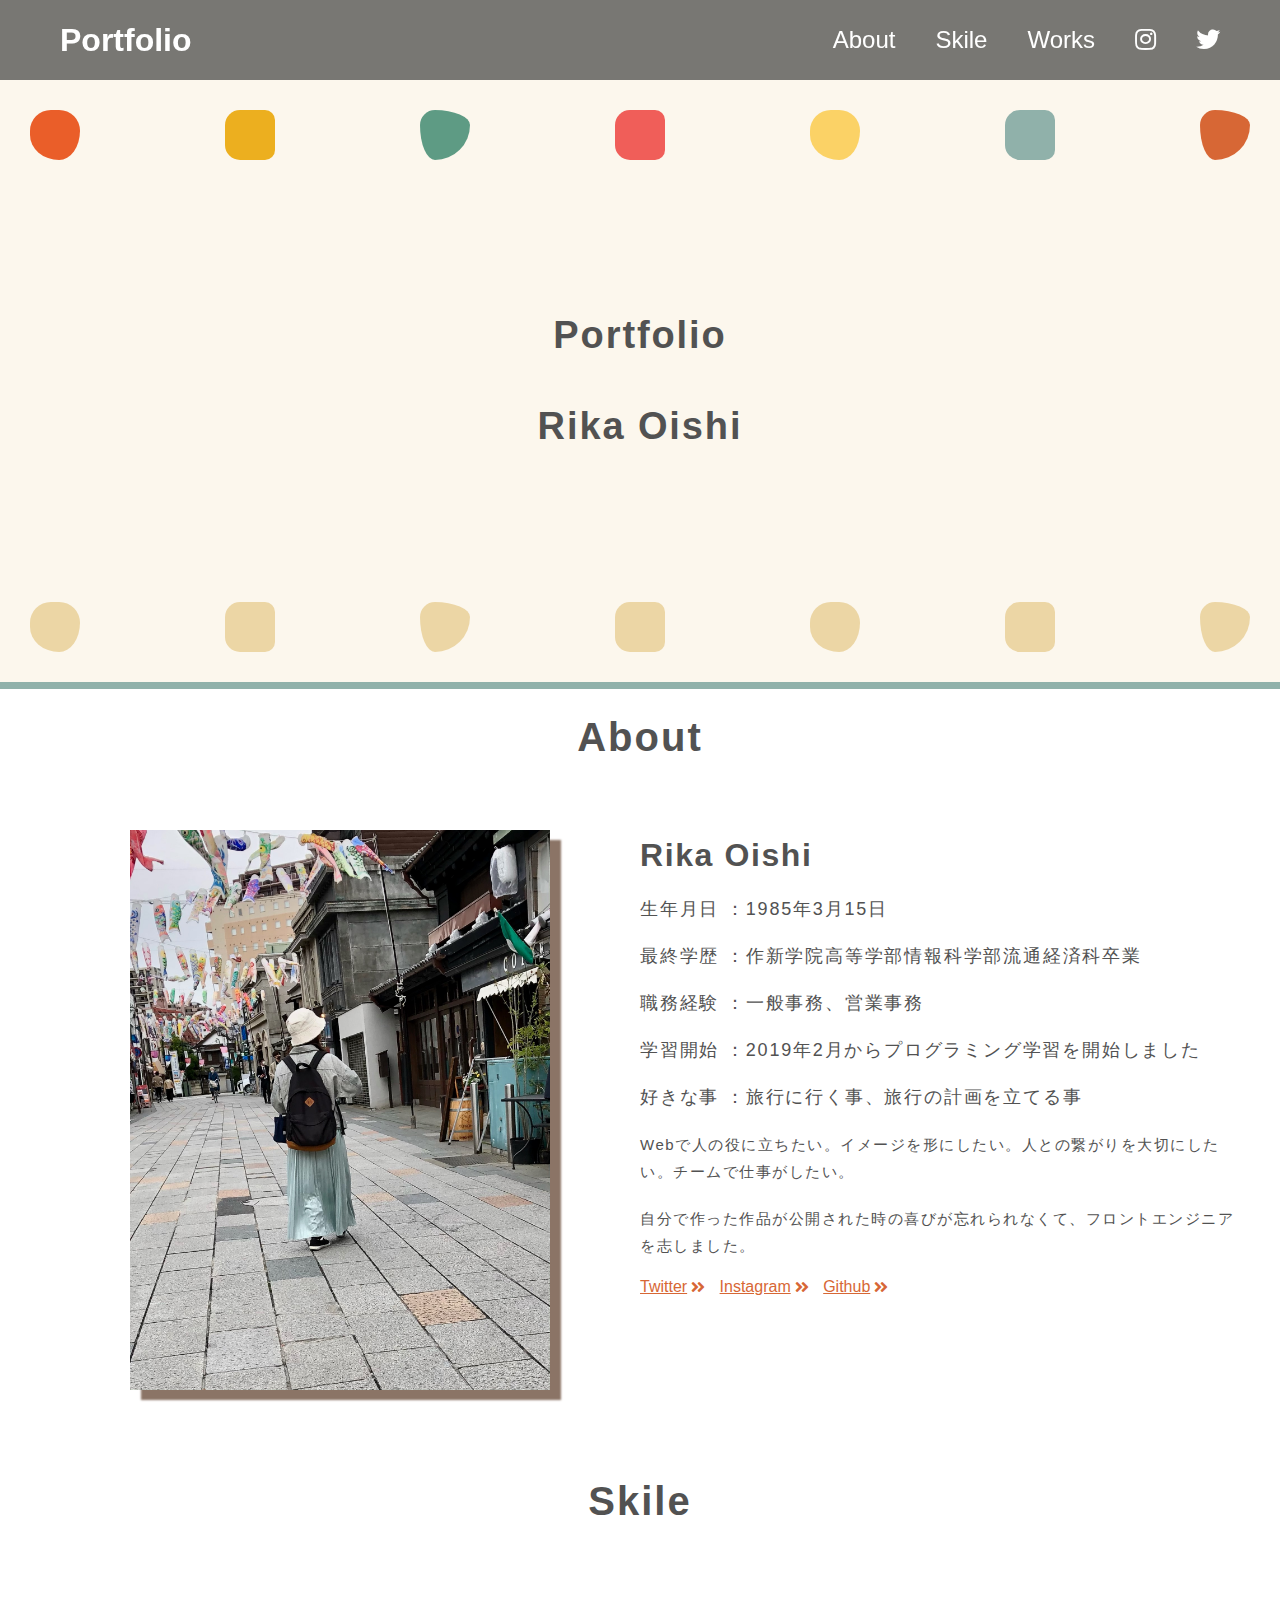
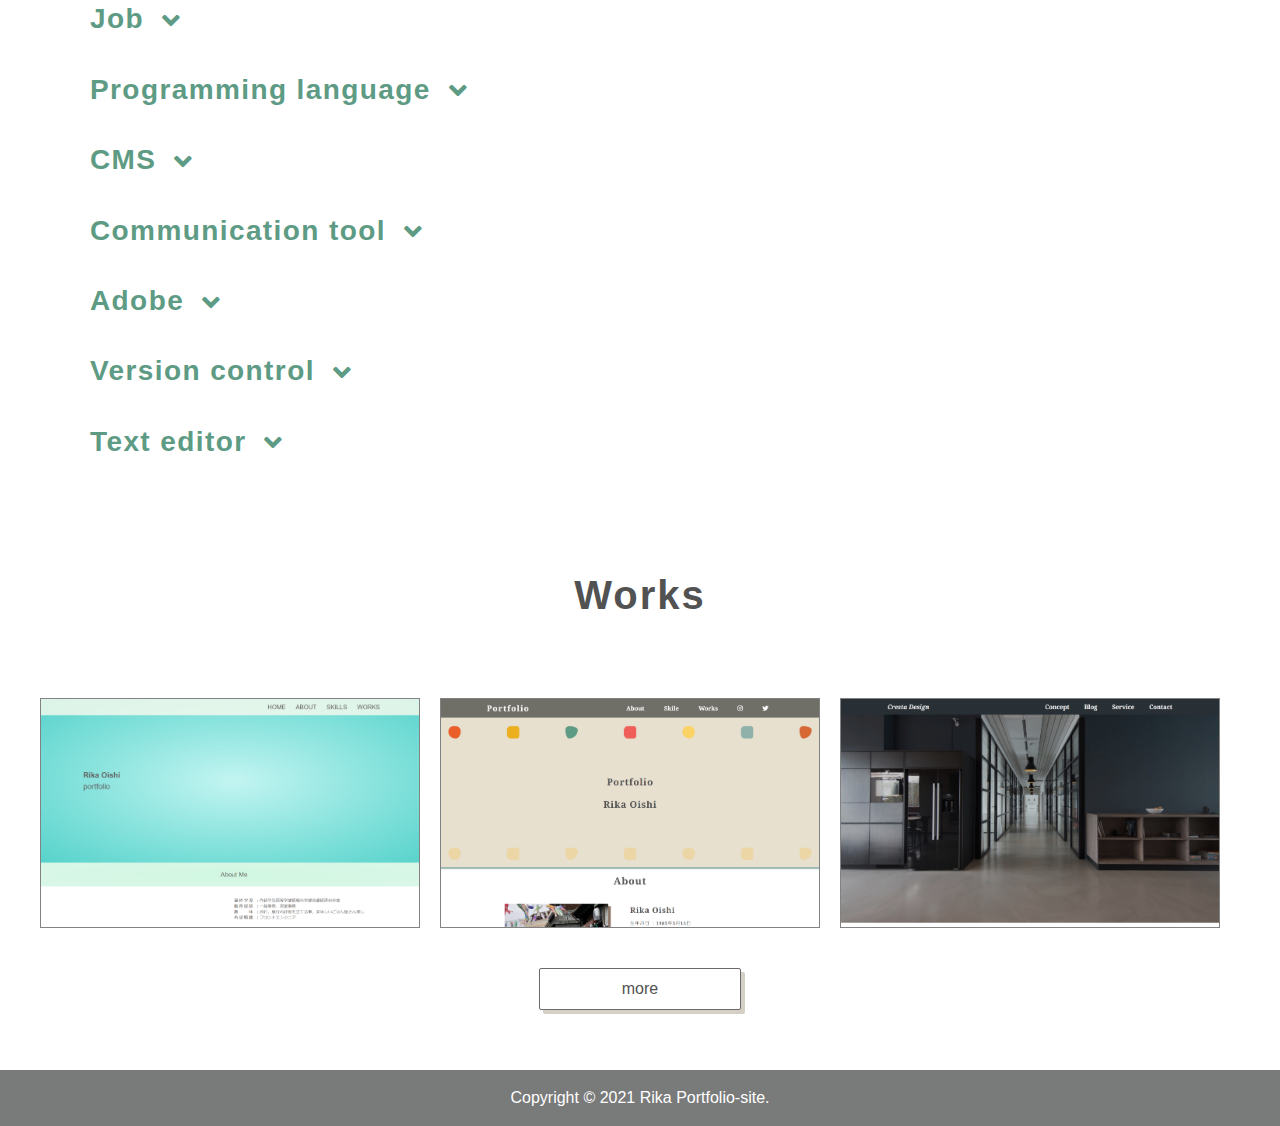
==== index.html @ f33da316 "header,key-visualeレイアウト崩れを修正しました。" ====
<!DOCTYPE html>
<html lang="ja">

<head>
    <meta charset="UTF-8">
    <title>Portfolio-site</title>
    <meta name="description" content="Rika OishiのPortfolioサイトです">
    <meta name="author" content="Rika Oishi">
    <meta name="viewport" content="width=device-width, initial-scale=1.0">
    <link href="https://use.fontawesome.com/releases/v5.6.1/css/all.css" rel="stylesheet">
    <link href="style.css" rel="stylesheet">
    <script src="https://ajax.googleapis.com/ajax/libs/jquery/2.1.4/jquery.min.js"></script>
    <link rel="preconnect" href="https://fonts.gstatic.com">
    <link href="https://fonts.googleapis.com/css2?family=Salsa&display=swap" rel="stylesheet">
</head>

<body>

    <header class="header">
        <div class="pc-inner">
            <div class="inner">
                <h1 class="header-logo"><a href="index.html">Portfolio</a></h1>
                <i class="fas fa-bars"></i>
            </div><!-- inner -->

            <nav class="header-nav-sp">
                <i class="fas fa-times"></i>
                <ul>
                    <li><a href="#about">About</a></li>
                    <li><a href="#skile">Skile</a></li>
                    <li><a href="#works">Works</a></li>
                    <li><a href="https://www.instagram.com/rika.ri/?hl=ja" target="_blank"><i
                                class="fab fa-instagram"></i></a></li>
                    <li><a href="https://twitter.com/ri_ri0315" target="_blank"><i class="fab fa-twitter"></i></a></li>
                </ul>
            </nav><!-- header-nav-sp -->

            <nav class="header-nav-pc">
                <ul>
                    <li><a href="#about">About</a></li>
                    <li><a href="#skile">Skile</a></li>
                    <li><a href="#works">Works</a></li>
                    <li><a href="https://www.instagram.com/rika.ri/?hl=ja" target="_blank"><i
                                class="fab fa-instagram"></i></a></li>
                    <li><a href="https://twitter.com/ri_ri0315" target="_blank"><i class="fab fa-twitter"></i></a></li>
                </ul>
            </nav><!-- header-nav-pc -->
        </div><!-- "pc-inner -->
    </header>

    <main>

        <div class="key-visual-wrapper">

            <div class="key-visual-sec">
                <div class="animation box-0"></div>
                <div class="animation box-1"></div>
                <div class="animation box-2"></div>
                <div class="animation box-3"></div>
                <div class="animation box-4 pc-box"></div>
                <div class="animation box-5 pc-box"></div>
                <div class="animation box-6 pc-box"></div>
            </div><!-- key-visual-sec -->

            <h1 class="key-ttl">Portfolio<br>Rika Oishi</h1>

            <div class="key-visual-sec">
                <div class="animation box-0 box11"></div>
                <div class="animation box-1 box11"></div>
                <div class="animation box-2 box11"></div>
                <div class="animation box-3 box11"></div>
                <div class="animation box-4 box11 pc-box"></div>
                <div class="animation box-5 box11 pc-box"></div>
                <div class="animation box-6 box11 pc-box"></div>
            </div><!-- key-visual-sec -->

            <div class="ba"></div>
        </div><!-- about-wrapper -->

        <section class="about-wrapper" id="about">
            <div class="inner">
                <h3 class="main-ttl">About</i></h3>
                <div class="about-sec">
                    <div class="about-imge">
                        <img src="./imge/rikaoishi-img.jpeg">
                    </div><!-- about-imge -->
                    <div class="profile">
                        <h3 class="main-sub-ttl">Rika Oishi</h3>

                        <dl class="profile-list">
                            <dt>生年月日 ：</dt>
                            <dd>1985年3月15日</dd>
                            <dt>最終学歴 ：</dt>
                            <dd>作新学院高等学部情報科学部流通経済科卒業</dd>
                            <dt>職務経験 ：</dt>
                            <dd>一般事務、営業事務</dd>
                            <dt>学習開始 ：</dt>
                            <dd>2019年2月からプログラミング学習を開始しました</dd>
                            <dt>好きな事 ：</dt>
                            <dd>旅行に行く事、旅行の計画を立てる事</dd>
                           
                        </dl>

                        <p class="profile-text">
                            Webで人の役に立ちたい。イメージを形にしたい。人との繋がりを大切にしたい。チームで仕事がしたい。</p>
                        <p class="profile-text">自分で作った作品が公開された時の喜びが忘れられなくて、フロントエンジニアを志しました。</p>

                        <div class="link-text">
                            <a href="https://twitter.com/ri_ri0315" target="_blank">Twitter<i
                                    class="fas fa-angle-double-right"></i></a>
                            <a href="https://www.instagram.com/rika.ri/?hl=ja" target="_blank">Instagram<i
                                    class="fas fa-angle-double-right"></i></a>
                            <a href="https://github.com/hana03" target="_blank">Github<i
                                    class="fas fa-angle-double-right"></i></a>
                        </div><!-- link-text -->
                    </div><!-- profile -->
                </div><!-- about-sec -->
            </div><!-- inner -->
        </section><!-- about-wrapper -->

        <section class="skile-wrapper" id="skile">
            <div class="inner">
                <h2 class="main-ttl">Skile</i></h3>

                <h3 class="main-sub-ttl skile-ttl">Job<i class="fas fa-angle-down"></i></h3>

                <ul>
                    <li class="skile-list">
                        <h4 class="list-ttl">私の勉強方法</h4>
                        <p class="main-text">もくもく会や勉強会に参加して、業界で働く方々から直に学びます。
                        参加する事で学習に対するモチベーションアップに繋がっています。</p>
                        <p class="main-text">Web業界の方々は未経験者でも心暖かく接してくれる方が多く、どのイベントに参加しても充実した時間を過ごすことが出来てます。<br>
                            出会った方々のアドバイスを実行したり、雑談からの情報をしっかり記憶し続けた結果、このポートフォリオサイトを制作出来るまでに至りました。
                        </p>
                        <p class="main-text">今後も気になるイベントには参加します。自分の成長や業務に貢献する事を目標に、そして人との繋がりを大切にしていければと考えています。</p>
                    </li><!-- skile-list -->

                    <li class="skile-list">
                        <h4 class="list-ttl">現在職種で身についたこと</h4>
                        <p class="main-text">現在の会社では、10年近く勤務しているため、先輩より後輩の方が多い環境です。<br>
                        当然、新人を教育することもあります。チーム全体の進行状況を把握し、時間内に全員が業務を完了できるよう調整することもあります。</p>
                        <p class="main-text">仕事では、相手が何を言いたいのか、良く考えながら話を聞く。逆に私が伝えたいとき、どう伝えたら相手に伝わるか、良く考えながら話す事を心がけています。<br>
                            電話対応も多い職場環境の為、「聞く」と「伝える」に関してスキルが身についたのではないかなと感じています。</p>

                        <h4 class="list-ttl">最近、仕事で気が付いた私の長所と、出来るようになった事</h4>
                        <p class="main-text">人のいい所を見つける事が得意です。人の長所や人の得意な事を見つけます。<br>また、人の成長にはいち早く気が付き、それを相手に伝えます。<br>
                            最近、上司に褒められた事は、チームへの支持の出し方が誰よりも適格で早いと嬉しいお言葉を頂きました。</p>
                    </li><!-- skile-list -->
                </ul>

                <h2 class="main-sub-ttl skile-ttl">Programming language<i class="fas fa-angle-down"></i></h2>

                <ul>
                    <li class="skile-list">
                        <h4 class="list-ttl">HTML5/CSS3</h4>
                        <p class="main-text">基本的なコーディング、レシポンシブコーディングが出来ます。
                        ヒューマンアカデミーwebデザインコース、ドットインストール、Progateで習得しました。</p>
                        <p class="main-text">
                            最近では、自分の中のマークアップ、コーディングのルールが定着してきました。<br>効率が良くなってきたと感じています。
                            エラー時や、styleがあたっていない時など割とスムーズに修正も出来るようになってきました。
                            また、検証ツールを使いながら効率的なコーディングが出来ます。</p>
                        <p class="main-text">とわいえ、さらに努力が必要だと感じています。</p>
                        </p>
                        <div class="rebel-icon">
                            <i class="fab fa-diaspora"></i>
                            <i class="fab fa-diaspora"></i>
                            <i class="fab fa-diaspora"></i>
                            <i class="fab fa-diaspora"></i>
                            <i class="fab fa-diaspora diaspora-row"></i>
                        </div><!-- rebel-icon -->
                    </li><!-- skile-list -->

                    <li class="skile-list">
                        <h4 class="list-ttl">Sass</h4>
                        <p class="main-text">
                            Progate、YouTubeで習得しました。Sassを使ったコーディングが出来ます。</p>
                        <p class="main-text">
                            習得後まだ間もないですが、mixinを有効的に使ったコーディングを心がけています。最近、エラーが発生しても問題点を見つけることに抵抗がなくなってきました。</p>
                        </p>
                        <div class="rebel-icon">
                            <i class="fab fa-diaspora"></i>
                            <i class="fab fa-diaspora"></i>
                            <i class="fab fa-diaspora"></i>
                            <i class="fab fa-diaspora"></i>
                            <i class="fab fa-diaspora diaspora-row"></i>
                        </div><!-- rebel-icon -->
                    </li><!-- skile-list -->
                    <li class="skile-list">
                        <h4 class="list-ttl">jquery</h4>
                        <p class="main-text">Progateで学習経験があります。過去に学習したコードを見ながらや、ググりながら出来る程度です。まだまだ努力が必要なレベルです。</p>
                        <div class="rebel-icon">
                            <i class="fab fa-diaspora"></i>
                            <i class="fab fa-diaspora"></i>
                            <i class="fab fa-diaspora diaspora-row"></i>
                            <i class="fab fa-diaspora diaspora-row"></i>
                            <i class="fab fa-diaspora diaspora-row"></i>
                        </div><!-- rebel-icon -->
                    </li><!-- skile-list -->
                    <li class="skile-list">
                        <h4 class="list-ttl">JavaScript</h4>
                        <p class="main-text">Progateで学習経験があります。過去に学習したコードを見ながらや、ググりながら出来る程度です。まだまだ努力が必要なレベルです。</p>
                        <div class="rebel-icon">
                            <i class="fab fa-diaspora"></i>
                            <i class="fab fa-diaspora"></i>
                            <i class="fab fa-diaspora diaspora-row"></i>
                            <i class="fab fa-diaspora diaspora-row"></i>
                            <i class="fab fa-diaspora diaspora-row"></i>
                        </div><!-- rebel-icon -->
                    </li><!-- skile-list -->

                    <li class="skile-list">
                        <h4 class="list-ttl">PHP</h4>
                        <p class="main-text">ヒューマンアカデミーwebデザインコースでの学習経験があります。WordPress構築に必要な程度です。</p>
                        <div class="rebel-icon">
                            <i class="fab fa-diaspora"></i>
                            <i class="fab fa-diaspora"></i>
                            <i class="fab fa-diaspora diaspora-row"></i>
                            <i class="fab fa-diaspora diaspora-row"></i>
                            <i class="fab fa-diaspora diaspora-row"></i>
                        </div><!-- rebel-icon -->
                    </li><!-- skile-list -->
                </ul>

                <!-- CMS -->
                <h2 class="main-sub-ttl skile-ttl">CMS<i class="fas fa-angle-down"></i></h2>

                <ul>
                    <li class="skile-list">
                        <h4 class="list-ttl">Word Press</h4>
                        <p class="main-text">
                            ヒューマンアカデミーwebデザインコースでの学習経験があります。ローカル環境での構築を学習しました。ディレクトリ内のHTMLからPHPへの書き換えが出来ます。まだまだ努力が必要なレベルです。
                        </p>
                        <p class="main-text">また、数か月間ですがWebライティング経験があります。ダッシュボードの操作や基本的な記事投稿の操作が出来ます。</p>
                        <div class="rebel-icon">
                            <i class="fab fa-diaspora"></i>
                            <i class="fab fa-diaspora"></i>
                            <i class="fab fa-diaspora diaspora-row"></i>
                            <i class="fab fa-diaspora diaspora-row"></i>
                            <i class="fab fa-diaspora diaspora-row"></i>
                        </div><!-- rebel-icon -->
                    </li><!-- skile-list -->
                </ul>

                <!-- コミュニケーションツール -->
                <h2 class="main-sub-ttl skile-ttl">Communication tool<i class="fas fa-angle-down"></i></h2>

                <ul>
                    <li class="skile-list">
                        <h4 class="list-ttl">zoom</h4>
                        <p class="main-text">
                            オンラインの勉強会に参加した事で、zoomの操作を習得しました。ミュートのON,OFFや、イヤホンの装着する事、画面の共有、背景画像の変更など基本的なルールや操作方法を習得しました。</p>
                        <div class="rebel-icon">
                            <i class="fab fa-diaspora"></i>
                            <i class="fab fa-diaspora"></i>
                            <i class="fab fa-diaspora"></i>
                            <i class="fab fa-diaspora"></i>
                            <i class="fab fa-diaspora"></i>
                        </div><!-- rebel-icon -->
                    </li><!-- skile-list -->
                    <li class="skile-list">
                        <h4 class="list-ttl">Google Meet</h4>
                        <p class="main-text">
                            オンラインの勉強会に参加した事で、Google Meetの操作方法を習得しました。</p>
                        <div class="rebel-icon">
                            <i class="fab fa-diaspora"></i>
                            <i class="fab fa-diaspora"></i>
                            <i class="fab fa-diaspora"></i>
                            <i class="fab fa-diaspora"></i>
                            <i class="fab fa-diaspora"></i>
                        </div><!-- rebel-icon -->
                    </li><!-- skile-list -->
                    <li class="skile-list">
                        <h4 class="list-ttl">Chatwork</h4>
                        <p class="main-text">以前、副業でWebライティングのお仕事をしていました。チーム内でのコミュニケーションツールがChatworkでした。その際に習得しました。</p>
                        <div class="rebel-icon">
                            <i class="fab fa-diaspora"></i>
                            <i class="fab fa-diaspora"></i>
                            <i class="fab fa-diaspora"></i>
                            <i class="fab fa-diaspora"></i>
                            <i class="fab fa-diaspora"></i>
                        </div><!-- rebel-icon -->
                    </li><!-- skile-list -->
                    <li class="skile-list">
                        <h4 class="list-ttl">Slack</h4>
                        <p class="main-text">勉強会、Word Camp、Webのコミュニティなどに参加した際に使った経験があります。</p>
                        <div class="rebel-icon">
                            <i class="fab fa-diaspora"></i>
                            <i class="fab fa-diaspora"></i>
                            <i class="fab fa-diaspora"></i>
                            <i class="fab fa-diaspora"></i>
                            <i class="fab fa-diaspora"></i>
                        </div><!-- rebel-icon -->
                    </li><!-- skile-list -->
                </ul>

                <!-- Adobe  -->
                <h2 class="main-sub-ttl skile-ttl">Adobe<i class="fas fa-angle-down"></i></h2>
                <ul>
                    <li class="skile-list">
                        <h4 class="list-ttl">Photoshop</h4>
                        <p class="main-text">ヒューマンアカデミーwebデザインコースで習得しました。基本的な操作が可能なレベルです。</p>
                        <div class="rebel-icon">
                            <i class="fab fa-diaspora"></i>
                            <i class="fab fa-diaspora"></i>
                            <i class="fab fa-diaspora diaspora-row"></i>
                            <i class="fab fa-diaspora diaspora-row"></i>
                            <i class="fab fa-diaspora diaspora-row"></i>
                        </div><!-- rebel-icon -->
                    </li><!-- skile-list -->
                    <li class="skile-list">
                        <h4 class="list-ttl">Illustrator</h4>
                        <p class="main-text">ヒューマンアカデミーwebデザインコースで習得しました。基本的な操作が可能なレベルです。</p>
                        <div class="rebel-icon">
                            <i class="fab fa-diaspora"></i>
                            <i class="fab fa-diaspora"></i>
                            <i class="fab fa-diaspora diaspora-row"></i>
                            <i class="fab fa-diaspora diaspora-row"></i>
                            <i class="fab fa-diaspora diaspora-row"></i>
                        </div><!-- rebel-icon -->
                    </li><!-- skile-list -->
                    <li class="skile-list">
                        <h4 class="list-ttl">XD</h4>
                        <p class="main-text">最近、YouTubeで学習しました。デザインカンプから画像の書き出し、font-size、 width…等々を確認してコーディングが出来ます。</p>
                        <div class="rebel-icon">
                            <i class="fab fa-diaspora"></i>
                            <i class="fab fa-diaspora diaspora-row"></i>
                            <i class="fab fa-diaspora diaspora-row"></i>
                            <i class="fab fa-diaspora diaspora-row"></i>
                            <i class="fab fa-diaspora diaspora-row"></i>
                        </div><!-- rebel-icon -->
                    </li><!-- skile-list -->
                </ul>

                <!-- バージョン管理システム -->
                <h2 class="main-sub-ttl skile-ttl">Version control<i class="fas fa-angle-down"></i></h2>
                <ul>
                    <li class="skile-list">
                        <h4 class="list-ttl">GitHub</h4>
                        <p class="main-text">
                            Web制作会社が主催する、オンラインのGit,GitHub勉強会へ参加して習得しました。</p>
                        <p class="main-text">GitHubにリポジトリを作り、ローカルリポジトリからリモートリポジトリへプッシュ出来る位の基本的な操作が出来ます。</p>
                        <p class="main-text">
                            チームでの開発経験はありませんが、リモートリポジトリ上でフォークして、ローカルリポジトリへクローンする、そしてコミットをしてプッシュ→プルリクエストの流れについても学習しました。
                        </p>
                        <p class="main-text">まだまだ知らない事が多そうなので努力が必要なレベルです。</p>
                        </p>
                        <div class="rebel-icon">
                            <i class="fab fa-diaspora"></i>
                            <i class="fab fa-diaspora"></i>
                            <i class="fab fa-diaspora"></i>
                            <i class="fab fa-diaspora diaspora-row"></i>
                            <i class="fab fa-diaspora diaspora-row"></i>
                        </div><!-- rebel-icon -->
                    </li><!-- skile-list -->
                    <li class="skile-list">
                        <h4 class="list-ttl">SourceTree</h4>
                        <p class="main-text">
                            オンラインのGit,GitHub勉強会へ参加して習得しました。</p>
                        <p class="main-text">サンプルサイト制作の実践を重ね、ローカルリポジトリからリモートリポジトリへプッシュがスムーズに出来るようになってきました。</p>
                        <div class="rebel-icon">
                            <i class="fab fa-diaspora"></i>
                            <i class="fab fa-diaspora"></i>
                            <i class="fab fa-diaspora"></i>
                            <i class="fab fa-diaspora"></i>
                            <i class="fab fa-diaspora diaspora-row"></i>
                        </div><!-- rebel-icon -->
                    </li><!-- skile-list -->
                </ul>

                <!-- エディター -->
                <h2 class="main-sub-ttl skile-ttl">Text editor<i class="fas fa-angle-down"></i></h2>
                <ul>
                    <li class="skile-list">
                        <h4 class="list-ttl">Visual Studio Code（VSCode）</h4>
                        <p class="main-text">以前は、Dreamweaverやbrackets、Atom 等を使用していましたが現在VSコードを使用しています。</p>
                        <div class="rebel-icon">
                            <i class="fab fa-diaspora"></i>
                            <i class="fab fa-diaspora"></i>
                            <i class="fab fa-diaspora"></i>
                            <i class="fab fa-diaspora"></i>
                            <i class="fab fa-diaspora diaspora-row"></i>
                        </div><!-- rebel-icon -->
                    </li><!-- skile-list -->
                </ul>
            </div><!-- inner -->
        </section><!-- skile-wrapper -->

        <section class="works-wrapper" id="works">
            <div class="inner">
                <h2 class="main-ttl">Works</h2>

                <div class="works-img">

                    <a class="img-filter" href="portfolio-2020.html">
                        <img src="imge/portoforio01-img.png">
                        <!-- <img src="imge/portoforio01-img.png"> -->
                        <div class="img-mask">
                            <div class="img-cap">portoforio</div>
                        </div>
                    </a><!-- img-filter -->


                    <a class="img-filter" href="portfolio-2021.html">
                        <img src="imge/portoforio2021-img.png">
                        <!-- <img src="imge/portoforio01-img.png"> -->
                        <div class="img-mask">
                            <div class="img-cap">portoforio</div>
                        </div>
                    </a><!-- img-filter -->

                    <a class="img-filter" href="kurisuta.html">
                        <img src="imge/kurisuta-img.png">
                        <!-- <img src="imge/portoforio01-img.png"> -->
                        <div class="img-mask">
                            <div class="img-cap">portoforio</div>
                        </div>
                    </a><!-- img-filter -->

                </div><!-- works-img -->

                <a href="works.html" class="btn">more</a>
              
            </div><!-- inner -->
        </section><!-- works-wrapper -->
    </main>

    <footer class="footer">
        <small>Copyright &copy; 2021 Rika Portfolio-site.</small>
    </footer>

    <script src="js/sqript.js"></script>

</body>

</html>
---- style.css ----
/*
html5doctor.com Reset Stylesheet
v1.6.1
Last Updated: 2010-09-17
Author: Richard Clark - http://richclarkdesign.com
Twitter: @rich_clark
*/
html, body, div, span, object, iframe,
h1, h2, h3, h4, h5, h6, p, blockquote, pre,
abbr, address, cite, code,
del, dfn, em, img, ins, kbd, q, samp,
small, strong, sub, sup, var,
b, i,
dl, dt, dd, ol, ul, li,
fieldset, form, label, legend,
table, caption, tbody, tfoot, thead, tr, th, td,
article, aside, canvas, details, figcaption, figure,
footer, header, hgroup, menu, nav, section, summary,
time, mark, audio, video {
  margin: 0;
  padding: 0;
  border: 0;
  outline: 0;
  font-size: 100%;
  vertical-align: baseline;
  background: transparent;
}

body {
  line-height: 1;
  font-size: 1.6rem;
  font-family: Noto Serif, Noto Serif JP, sans-serif;
  color: #525252;
}

html {
  font-size: 62.5%;
}

article, aside, details, figcaption, figure,
footer, header, hgroup, menu, nav, section {
  display: block;
}

nav ul {
  list-style: none;
}

blockquote, q {
  quotes: none;
}

blockquote:before, blockquote:after,
q:before, q:after {
  content: '';
  content: none;
}

a {
  margin: 0;
  padding: 0;
  font-size: 100%;
  vertical-align: baseline;
  background: transparent;
}

/* change colours to suit your needs */
ins {
  background-color: #ff9;
  color: #000;
  text-decoration: none;
}

/* change colours to suit your needs */
mark {
  background-color: #ff9;
  color: #000;
  font-style: italic;
  font-weight: bold;
}

del {
  text-decoration: line-through;
}

abbr[title], dfn[title] {
  border-bottom: 1px dotted;
  cursor: help;
}

table {
  border-collapse: collapse;
  border-spacing: 0;
}

/* change border colour to suit your needs */
hr {
  display: block;
  height: 1px;
  border: 0;
  border-top: 1px solid #cccccc;
  margin: 1em 0;
  padding: 0;
}

input, select {
  vertical-align: middle;
}

/* END Reset css*/
.header {
  position: fixed;
  width: 100vw;
  z-index: 10;
  background-color: rgba(31, 34, 33, 0.6);
}

.header .inner {
  position: relative;
  height: 60px;
  display: flex;
}

.header .inner .header-logo {
  font-size: 2.4rem;
  line-height: 60px;
  margin-left: 20px;
}

.header .inner .header-logo a {
  text-decoration: none;
  color: #fff;
}

.header .inner .fa-bars {
  position: absolute;
  right: 20px;
  top: 17px;
  font-size: 2.4rem;
  color: #fff;
}

.header .header-nav-sp {
  position: relative;
  position: fixed;
  top: 0;
}

.header .header-nav-sp .fa-times {
  position: absolute;
  right: 20px;
  top: 17px;
  font-size: 2.4rem;
  color: #fff;
}

.header .header-nav-sp ul {
  background-color: #1f2020;
  height: 100vh;
}

.header .header-nav-sp ul li {
  text-align: center;
  width: 100vw;
}

.header .header-nav-sp ul li a {
  display: block;
  text-decoration: none;
  font-size: 2.4rem;
  padding: 20px 0;
  color: #fff;
}

.header .header-nav-sp ul li a:hover {
  color: #5e9b84;
  background-color: #4b4747;
  opacity: 0.8;
}

.header .header-nav-pc {
  display: none;
}

@media screen and (min-width: 900px) {
  .header .pc-inner {
    display: flex;
    justify-content: space-between;
    height: 80px;
  }
  .header .pc-inner .inner .header-logo {
    align-self: flex-start;
    height: 80px;
    line-height: 80px;
    font-size: 3.2rem;
  }
  .header .pc-inner .inner .header-logo a {
    line-height: 80px;
    display: inline-block;
  }
  .header .pc-inner .inner .fa-bars {
    display: none;
  }
  .header .header-nav-pc {
    display: block;
  }
  .header .header-nav-pc ul {
    list-style: none;
    display: flex;
    justify-content: space-around;
  }
  .header .header-nav-pc ul li {
    display: flex;
    padding: 0 20px;
  }
  .header .header-nav-pc ul li a {
    display: inline-block;
    text-decoration: none;
    font-size: 2.4rem;
    color: #fff;
    height: 80px;
    line-height: 80px;
  }
}

@media screen and (min-width: 1200px) {
  .pc-inner {
    max-width: 1200px;
    margin: 0 auto;
  }
}

.key-visual-wrapper {
  background-color: #fcf7ed;
  padding-top: 80px;
}

.key-visual-wrapper .key-ttl {
  font-size: 3.8rem;
  line-height: 2.4em;
  letter-spacing: 0.05em;
  color: #525252;
  margin: 40px 0;
  text-align: center;
}

.key-visual-wrapper .key-visual-sec {
  width: 100%;
  display: flex;
  justify-content: space-around;
  flex-direction: row;
  flex-wrap: wrap;
}

.key-visual-wrapper .key-visual-sec .animation {
  animation-name: move;
  animation-duration: 10s;
  animation-delay: 4s;
  animation-direction: alternate-reverse;
  animation-timing-function: linear;
  animation-iteration-count: infinite;
}

@keyframes move {
  0% {
    opacity: 0;
  }
  40% {
    opacity: 1;
  }
  100% {
    transform: rotate(360deg);
  }
}

.key-visual-wrapper .key-visual-sec .box-0 {
  width: 25px;
  height: 25px;
  margin: 20px;
  transition-property: transform;
  background-color: #ea5e29;
  border-radius: 50% 50% 50% 70%/50% 50% 70% 60%;
}

.key-visual-wrapper .key-visual-sec .box-1 {
  width: 25px;
  height: 25px;
  margin: 20px;
  transition-property: transform;
  background-color: #ecaf1f;
  border-radius: 30% 20% 20% 30% / 30% 20% 20% 30%;
}

.key-visual-wrapper .key-visual-sec .box-2 {
  width: 25px;
  height: 25px;
  margin: 20px;
  transition-property: transform;
  background-color: #5e9b84;
  border-radius: 30% 70% 70% 30% / 30% 30% 70% 70%;
}

.key-visual-wrapper .key-visual-sec .box-3 {
  width: 25px;
  height: 25px;
  margin: 20px;
  transition-property: transform;
  background-color: #f05e59;
  border-radius: 30% 20% 20% 30% / 30% 20% 20% 30%;
}

.key-visual-wrapper .key-visual-sec .box-4 {
  width: 25px;
  height: 25px;
  margin: 20px;
  transition-property: transform;
  background-color: #fbd266;
  transition-duration: 1s;
  border-radius: 50% 50% 50% 70%/50% 50% 70% 60%;
}

.key-visual-wrapper .key-visual-sec .box-5 {
  width: 25px;
  height: 25px;
  margin: 20px;
  transition-property: transform;
  background-color: #90b1aa;
  border-radius: 30% 20% 20% 30% / 30% 20% 20% 30%;
}

.key-visual-wrapper .key-visual-sec .box-6 {
  width: 25px;
  height: 25px;
  margin: 20px;
  transition-property: transform;
  background-color: #d76735;
  border-radius: 30% 70% 70% 30% / 30% 30% 70% 70%;
}

.key-visual-wrapper .key-visual-sec .box11 {
  width: 25px;
  height: 25px;
  margin: 20px;
  transition-property: transform;
  background-color: #ecd6a5;
}

.key-visual-wrapper .key-visual-sec .pc-box {
  display: none;
}

.key-visual-wrapper .ba {
  display: block;
  width: 100%;
  height: 7px;
  background: #90b1aa;
  animation-name: expansion;
  animation-duration: 12s;
  animation-delay: 1s;
  animation-iteration-count: 2;
  animation-timing-function: linear;
  animation-iteration-count: infinite;
}

@keyframes expansion {
  0% {
    width: 0%;
  }
  100% {
    width: 100%;
  }
}

@media screen and (min-width: 900px) {
  .key-visual-wrapper {
    widows: 1200px;
    margin: 0 auto;
  }
  .key-visual-wrapper .key-ttl {
    margin: 100px 0;
  }
  .key-visual-wrapper .key-visual-sec {
    display: none;
    display: flex;
    justify-content: space-between;
    flex-direction: row;
    flex-wrap: wrap;
  }
  .key-visual-wrapper .key-visual-sec .box-0 {
    width: 50px;
    height: 50px;
    margin: 30px;
    transition-property: transform;
  }
  .key-visual-wrapper .key-visual-sec .box-1 {
    width: 50px;
    height: 50px;
    margin: 30px;
    transition-property: transform;
  }
  .key-visual-wrapper .key-visual-sec .box-2 {
    width: 50px;
    height: 50px;
    margin: 30px;
    transition-property: transform;
  }
  .key-visual-wrapper .key-visual-sec .box-3 {
    width: 50px;
    height: 50px;
    margin: 30px;
    transition-property: transform;
  }
  .key-visual-wrapper .key-visual-sec .box-4 {
    width: 50px;
    height: 50px;
    margin: 30px;
    transition-property: transform;
  }
  .key-visual-wrapper .key-visual-sec .box-5 {
    width: 50px;
    height: 50px;
    margin: 30px;
    transition-property: transform;
  }
  .key-visual-wrapper .key-visual-sec .box-6 {
    width: 50px;
    height: 50px;
    margin: 30px;
    transition-property: transform;
  }
  .key-visual-wrapper .key-visual-sec .pc-box {
    display: block;
  }
}

.about-wrapper {
  max-width: 100%;
}

.about-wrapper .inner {
  padding: 0 10px;
  margin: 30px 0;
  text-align: center;
}

.about-wrapper .inner .main-ttl {
  font-size: 4.0rem;
  line-height: 2.4em;
  letter-spacing: 0.05em;
  margin-bottom: 35px;
  text-align: center;
}

.about-wrapper .inner .about-sec {
  display: flex;
  flex-direction: column;
}

.about-wrapper .inner .about-sec .about-imge {
  width: 100%;
}

.about-wrapper .inner .about-sec .about-imge img {
  width: 70%;
  box-shadow: 11px 10px 2px #8b7466;
}

.about-wrapper .inner .about-sec .profile .main-sub-ttl {
  font-size: 2.0rem;
  line-height: 1.6em;
  letter-spacing: 0.05em;
  margin-bottom: 14px;
  margin-top: 30px;
}

.about-wrapper .inner .about-sec .profile .profile-list {
  width: 100%;
}

.about-wrapper .inner .about-sec .profile .profile-list dt {
  float: left;
  font-size: 1.5rem;
  line-height: 2.7rem;
  letter-spacing: 0.1em;
  margin-bottom: 20px;
  font-size: 1.6rem;
}

.about-wrapper .inner .about-sec .profile .profile-list dd {
  text-align: left;
  font-size: 1.5rem;
  line-height: 2.7rem;
  letter-spacing: 0.1em;
  margin-bottom: 20px;
  font-size: 1.6rem;
}

.about-wrapper .inner .about-sec .profile .profile-text {
  text-align: left;
  font-size: 1.5rem;
  line-height: 2.7rem;
  letter-spacing: 0.1em;
  margin-bottom: 20px;
}

.about-wrapper .inner .ba-color {
  background-color: #fbd266;
  width: 200px;
  height: 50px;
  display: inline-block;
  position: relative;
  margin: 30px;
  position: relative;
}

.about-wrapper .inner .ba-color .link-btn {
  width: 100%;
  height: 40px;
  border: 1px solid #6d6969;
  line-height: 40px;
  text-align: center;
  border-radius: 2px;
}

.about-wrapper .inner .ba-color .link-btn:hover {
  opacity: .8;
}

.about-wrapper .inner .ba-color .link-btn:active {
  position: absolute;
  color: #fff;
  top: 0;
  right: 0;
}

.link-text a {
  color: #d76735;
  padding-right: 10px;
  display: inline-block;
}

.link-text a .fa-angle-double-right,
.link-text a .fa-external-link-alt {
  padding-left: 4px;
  vertical-align: middle;
}

.link-text a:hover {
  opacity: 0.7;
  text-decoration: none;
}

@media screen and (min-width: 900px) {
  .about-wrapper {
    padding-bottom: 60px;
  }
  .about-wrapper .inner {
    max-width: 1200px;
    margin: 0 auto;
  }
  .about-wrapper .inner .main-ttl {
    font-size: 4.0rem;
    line-height: 2.4em;
    letter-spacing: 0.05em;
    margin-bottom: 45px;
  }
  .about-wrapper .inner .about-sec {
    flex-direction: row;
  }
  .about-wrapper .inner .about-sec .about-imge {
    width: 50%;
  }
  .about-wrapper .inner .about-sec .profile {
    max-width: 50%;
  }
  .about-wrapper .inner .about-sec .profile .main-sub-ttl {
    text-align: left;
    font-size: 3.2rem;
    margin-top: 0;
  }
  .about-wrapper .inner .about-sec .profile .profile-list {
    width: 100%;
  }
  .about-wrapper .inner .about-sec .profile .profile-list dt {
    font-size: 1.8rem;
  }
  .about-wrapper .inner .about-sec .profile .profile-list dd {
    font-size: 1.8rem;
  }
  .about-wrapper .inner .about-sec .profile .profile-list dd .sp-br {
    display: none;
  }
  .about-wrapper .inner .about-sec .profile .link-text {
    text-align: left;
  }
}

.skile-wrapper {
  text-align: left;
  max-width: 100%;
  padding-bottom: 60px;
}

.skile-wrapper .inner {
  padding: 0 10px;
}

.skile-wrapper .inner .main-ttl {
  font-size: 4.0rem;
  line-height: 2.4em;
  letter-spacing: 0.05em;
  margin-bottom: 35px;
  text-align: center;
}

.skile-wrapper .inner .main-sub-ttl {
  font-size: 2.0rem;
  line-height: 1.6em;
  letter-spacing: 0.05em;
  margin-bottom: 14px;
  transition: .2s;
  color: #5e9b84;
}

.skile-wrapper .inner .main-sub-ttl .fa-angle-down {
  margin-left: 18px;
  font-size: 20px;
  vertical-align: middle;
}

.skile-wrapper .inner .main-sub-ttl:hover {
  opacity: 0.7;
  cursor: pointer;
}

.skile-wrapper .inner ul {
  list-style-type: none;
  text-align: left;
  display: none;
}

.skile-wrapper .inner ul .skile-list {
  border-bottom: 1px solid #6d6969;
  padding-bottom: 10px;
  margin-bottom: 30px;
}

.skile-wrapper .inner ul .skile-list .list-ttl {
  font-size: 2.0rem;
  line-height: 1.8em;
  letter-spacing: 0.05em;
  margin-bottom: 20px;
}

.skile-wrapper .inner ul .skile-list .main-text {
  font-size: 1.5rem;
  line-height: 2.7rem;
  letter-spacing: 0.1em;
  margin-bottom: 20px;
}

.skile-wrapper .inner ul .skile-list .rebel-icon {
  display: flex;
}

.skile-wrapper .inner ul .skile-list .rebel-icon .fa-diaspora {
  color: #fbd266;
  font-size: 2.6rem;
  margin-right: 10px;
}

.skile-wrapper .inner ul .skile-list .rebel-icon .diaspora-row {
  opacity: 0.4;
}

@media screen and (min-width: 900px) {
  .skile-wrapper {
    padding-bottom: 60px;
  }
  .skile-wrapper .inner {
    max-width: 1100px;
    margin: 0 auto;
    padding: 0;
  }
  .skile-wrapper .inner .main-ttl {
    font-size: 4.0rem;
    line-height: 2.4em;
    letter-spacing: 0.05em;
    margin-bottom: 45px;
  }
  .skile-wrapper .inner .main-sub-ttl {
    font-size: 2.8rem;
    line-height: 1.8em;
    letter-spacing: 0.05em;
    margin-bottom: 20px;
    transition: .2s;
  }
  .skile-wrapper .inner .main-sub-ttl .fa-angle-down {
    font-size: 28x;
  }
  .skile-wrapper .inner .main-sub-ttl .fa-angle-down {
    margin-left: 18px;
    font-size: 28px;
  }
}

.works-wrapper {
  max-width: 100%;
  text-align: center;
  background-image: url(./imge/bk-01.jpg);
  background-position: center;
  background-size: cover;
  background-attachment: fixed;
  padding-bottom: 30px;
}

.works-wrapper .inner {
  padding: 0 10px;
  margin: 30px 0;
}

.works-wrapper .inner .main-ttl {
  font-size: 4.0rem;
  line-height: 2.4em;
  letter-spacing: 0.05em;
  margin-bottom: 35px;
  text-align: center;
}

.works-wrapper .inner .works-img {
  display: flex;
  flex-direction: column;
  margin-bottom: 30px;
}

.works-wrapper .inner .works-img .img-filter {
  margin: 10px 0;
  position: relative;
  display: inline-block;
  max-width: 100%;
}

.works-wrapper .inner .works-img .img-filter img {
  width: 100%;
  vertical-align: bottom;
  border: 1px solid #838282;
  box-sizing: border-box;
}

.works-wrapper .inner .works-img .img-filter .img-mask {
  width: 100%;
  height: 100%;
  position: absolute;
  top: 0;
  left: 0;
  background-color: rgba(0, 0, 0, 0.4);
  transition: all 1s ease;
  transform: scale(0);
}

.works-wrapper .inner .works-img .img-filter .img-mask .img-cap {
  font-size: 3.6rem;
  padding-left: 20px;
  color: #fff;
  padding-top: 100px;
}

.works-wrapper .inner .works-img .img-filter:hover .img-mask {
  transform: scale(1);
}

.works-wrapper .btn {
  width: 100%;
  height: 40px;
  border: 1px solid #6d6969;
  background-color: #fff;
  line-height: 40px;
  text-align: center;
  border-radius: 2px;
  box-shadow: 4px 4px #d4d0c6;
  display: inline-block;
  text-decoration: none;
  color: #525252;
}

.works-wrapper .btn:hover {
  color: #fff;
  background-color: #333332;
}

@media screen and (min-width: 900px) {
  .works-wrapper {
    padding-bottom: 60px;
  }
  .works-wrapper .inner {
    max-width: 1200px;
    margin: 0 auto;
  }
  .works-wrapper .inner .main-ttl {
    font-size: 4.0rem;
    line-height: 2.4em;
    letter-spacing: 0.05em;
    margin-bottom: 45px;
  }
  .works-wrapper .inner .works-img {
    flex-direction: row;
    justify-content: space-around;
  }
  .works-wrapper .inner .works-img .img-filter {
    width: 33%;
    height: 100%;
    margin-right: 20px;
  }
  .works-wrapper .inner .works-img .img-filter img {
    width: 100%;
  }
  .works-wrapper .inner .btn {
    width: 200px;
  }
}

.footer {
  background-color: rgba(31, 34, 33, 0.6);
  padding: 20px;
  text-align: center;
}

.footer small {
  color: #fff;
  text-decoration: none;
}

.single-key-visual {
  padding-top: 50px;
  width: 100%;
  background: linear-gradient(25deg, #f3e5a7, #FFC778, #f0efb2);
}

.single-key-visual .inner {
  padding: 0 20px;
}

.single-key-visual .main-ttl {
  margin: 95px 0 10px;
  font-size: 4.0rem;
  line-height: 2.4em;
  letter-spacing: 0.05em;
  margin-bottom: 35px;
  text-align: center;
  margin-bottom: 0;
  text-align: left;
  color: #fff;
  text-shadow: 1px 1px 2px #525252;
}

main .bk {
  margin: 0 auto;
  background-color: #fff8ef;
  margin: 10px;
}

main .bk .inner {
  padding: 10px;
}

main .bk .inner .nav-list {
  list-style-type: none;
  display: flex;
}

main .bk .inner .nav-list li {
  padding-right: 10px;
}

main .bk .inner .nav-list li a {
  color: #525252;
  text-decoration: none;
}

main .bk .inner .nav-list li a .fa-home {
  margin-right: 5px;
}

main .bk .inner .nav-list li a:hover {
  color: #d76735;
}

main .bk .inner .nav-list li .fa-angle-right {
  margin-left: 5px;
  vertical-align: middle;
}

main .bk .inner .archive-wrapper .main-ttl {
  font-size: 4.0rem;
  line-height: 2.4em;
  letter-spacing: 0.05em;
  margin-bottom: 35px;
  text-align: center;
  display: inline-block;
}

main .bk .inner .archive-wrapper .works-img {
  display: flex;
  flex-direction: column;
}

main .bk .inner .archive-wrapper .works-img .img-filter {
  margin: 10px 0;
  position: relative;
  display: inline-block;
  max-width: 100%;
}

main .bk .inner .archive-wrapper .works-img .img-filter img {
  width: 100%;
  vertical-align: bottom;
  border: 1px solid #838282;
  box-sizing: border-box;
}

main .bk .inner .archive-wrapper .works-img .img-filter .img-mask {
  width: 100%;
  height: 100%;
  position: absolute;
  top: 0;
  left: 0;
  background-color: rgba(0, 0, 0, 0.4);
  transition: all 0.6s ease;
  transform: scale(0);
}

main .bk .inner .archive-wrapper .works-img .img-filter .img-mask .img-cap {
  font-size: 3.6rem;
  padding-left: 20px;
  color: #fff;
  padding-top: 100px;
}

main .bk .inner .archive-wrapper .works-img .img-filter:hover .img-mask {
  transform: scale(1);
}

@media screen and (min-width: 900px) {
  .single-key-visual .inner {
    max-width: 1100px;
    margin: 0 auto;
  }
  .single-key-visual .main-ttl {
    margin-bottom: 35px;
    font-size: 5.2rem;
  }
  main .bk {
    max-width: 1200px;
    padding: 20px;
  }
  main .bk .inner {
    max-width: 900px;
    margin: 0 auto;
  }
  main .bk .inner .archive-wrapper {
    padding-bottom: 60px;
  }
  main .bk .inner .archive-wrapper .main-ttl {
    font-size: 4.0rem;
    line-height: 2.4em;
    letter-spacing: 0.05em;
    margin-bottom: 45px;
  }
  main .bk .inner .archive-wrapper .works-img {
    flex-direction: row;
    flex-wrap: wrap;
    justify-content: space-between;
  }
  main .bk .inner .archive-wrapper .works-img .img-filter {
    width: 45%;
    height: 100%;
  }
  main .bk .inner .archive-wrapper .works-img .img-filter img {
    width: 100%;
  }
}

@media screen and (min-width: 1200px) {
  .single-key-visual .inner {
    padding: 0;
  }
  main .inner {
    padding: 0%;
  }
}

main .bk .inner .portfolio-wrapper .main-ttl {
  font-size: 4.0rem;
  line-height: 2.4em;
  letter-spacing: 0.05em;
  margin-bottom: 35px;
  text-align: center;
  display: inline-block;
}

main .bk .inner .portfolio-wrapper .portfolio-sec .portfolio-img {
  width: 100%;
  margin-bottom: 30px;
}

main .bk .inner .portfolio-wrapper .portfolio-sec .portfolio-img img {
  width: 100%;
}

main .bk .inner .portfolio-wrapper .portfolio-sec .portfolio-text {
  width: 100%;
}

main .bk .inner .portfolio-wrapper .portfolio-sec .portfolio-text .profile-list .contents-list {
  max-width: 100%;
  margin: 24px auto;
  list-style-type: none;
  border: solid 2px #8b7466;
  border-radius: 3px;
  padding: 14px;
}

main .bk .inner .portfolio-wrapper .portfolio-sec .portfolio-text .profile-list .contents-list .h4-ttl {
  text-decoration: underline #8b7466;
  margin-bottom: 10px;
}

main .bk .inner .portfolio-wrapper .portfolio-sec .portfolio-text .profile-list .contents-list li a {
  text-decoration: none;
  color: #d76735;
  padding-right: 10px;
  display: inline-block;
}

main .bk .inner .portfolio-wrapper .portfolio-sec .portfolio-text .profile-list .contents-list li a:hover {
  opacity: 0.7;
  text-decoration: none;
}

main .bk .inner .portfolio-wrapper .portfolio-sec .portfolio-text .profile-list .main-sub-ttl {
  font-size: 2.0rem;
  line-height: 1.6em;
  letter-spacing: 0.05em;
  margin-bottom: 14px;
  border-left: 2px solid #8b7466;
  padding: 4px 0 4px 5px;
  background-color: #fdefe0;
}

main .bk .inner .portfolio-wrapper .portfolio-sec .portfolio-text .profile-list .main-text {
  margin: 0px 0px 20px 13px;
  font-size: 1.5rem;
  line-height: 2.7rem;
  letter-spacing: 0.1em;
  margin-bottom: 20px;
}

main .bk .inner .portfolio-wrapper .portfolio-sec .portfolio-text .profile-list .main-text .text-br {
  margin-bottom: 10px;
}

main .bk .inner .portfolio-wrapper .portfolio-sec .portfolio-text .profile-list .h4-ttl {
  font-size: 2.0rem;
  line-height: 1.8em;
  letter-spacing: 0.05em;
  margin-bottom: 20px;
  margin-left: 13px;
  margin-bottom: 0;
}

main .bk .inner .portfolio-wrapper .portfolio-sec .portfolio-text .profile-list .link-box {
  font-size: 1.5rem;
  line-height: 2.7rem;
  letter-spacing: 0.1em;
  margin-bottom: 20px;
  margin-left: 13px;
}

main .bk .inner .portfolio-wrapper .portfolio-sec .portfolio-text .profile-list .link-box a {
  color: #d76735;
  padding-right: 10px;
  display: inline-block;
}

main .bk .inner .portfolio-wrapper .portfolio-sec .portfolio-text .profile-list .link-box a .fa-external-link-alt {
  padding-left: 4px;
  vertical-align: middle;
}

main .bk .inner .portfolio-wrapper .portfolio-sec .portfolio-text .profile-list .link-box a:hover {
  opacity: 0.7;
  text-decoration: none;
}

main .bk .inner .portfolio-wrapper .portfolio-sec .portfolio-text .profile-list ul {
  margin-left: 32px;
}

main .bk .inner .portfolio-wrapper .portfolio-sec .portfolio-text .profile-list ul li {
  font-size: 1.5rem;
  line-height: 2.7rem;
  letter-spacing: 0.1em;
  margin-bottom: 20px;
}

main .bk .inner .portfolio-wrapper .portfolio-sec .portfolio-text .link-text {
  margin-bottom: 20px;
  display: inline-flex;
  flex-direction: column;
}

main .bk .inner .portfolio-wrapper .portfolio-sec .portfolio-text .link-text a:first-child {
  margin-bottom: 10px;
}

main .bk .inner .portfolio-wrapper .portfolio-sec .portfolio-text .site-img-btn {
  display: flex;
  flex-direction: column;
  margin-bottom: 50px;
  list-style-type: none;
}

main .bk .inner .portfolio-wrapper .portfolio-sec .portfolio-text .site-img-btn .img-btn {
  width: 100%;
  height: 40px;
  border: 1px solid #6d6969;
  background-color: #fff;
  line-height: 40px;
  text-align: center;
  border-radius: 2px;
  box-shadow: 4px 4px #d4d0c6;
  margin-bottom: 20px;
}

main .bk .inner .portfolio-wrapper .portfolio-sec .portfolio-text .site-img-btn .img-btn:hover {
  color: #fff;
  background-color: #333332;
}

main .bk .inner .portfolio-wrapper .portfolio-sec .portfolio-text .site-img-btn .img-btn:first-child {
  margin-right: 10px;
}

main .bk .inner .portfolio-wrapper .portfolio-sec .portfolio-text .site-img-btn .btn:first-child {
  margin-right: 5px;
}

main .bk .inner .portfolio-wrapper .portfolio-sec .portfolio-text .site-img-pc,
main .bk .inner .portfolio-wrapper .portfolio-sec .portfolio-text .site-img-sp {
  position: relative;
}

main .bk .inner .portfolio-wrapper .portfolio-sec .portfolio-text .site-img-pc .site-img-container,
main .bk .inner .portfolio-wrapper .portfolio-sec .portfolio-text .site-img-sp .site-img-container {
  z-index: 100;
  position: fixed;
  top: 0;
  right: 0;
  bottom: 0;
  left: 0;
  text-align: center;
}

main .bk .inner .portfolio-wrapper .portfolio-sec .portfolio-text .site-img-pc .site-img-container .site-img-content,
main .bk .inner .portfolio-wrapper .portfolio-sec .portfolio-text .site-img-sp .site-img-container .site-img-content {
  position: absolute;
  text-align: center;
  background: rgba(0, 0, 0, 0.9);
  width: 100%;
}

main .bk .inner .portfolio-wrapper .portfolio-sec .portfolio-text .site-img-pc .site-img-container .site-img-content .fa-times-circle,
main .bk .inner .portfolio-wrapper .portfolio-sec .portfolio-text .site-img-sp .site-img-container .site-img-content .fa-times-circle {
  position: absolute;
  font-size: 20px;
  top: 20px;
  right: 20px;
  color: #d76735;
}

.page-link {
  list-style-type: none;
  display: flex;
  justify-content: space-between;
  border-top: solid 1px #525252;
  width: 100%;
  padding: 100px 0 20px 0;
}

.page-link li {
  width: 95px;
  height: 32px;
  border: 1px solid #6d6969;
  line-height: 32px;
  text-align: center;
  width: 95px;
}

.page-link li .fa-angle-double-left {
  padding-left: 4px;
  vertical-align: middle;
}

.page-link li a {
  text-decoration: none;
  display: inline-block;
  color: #525252;
  line-height: 35px;
}

.page-link li a .fa-angle-double-left {
  padding-left: 4px;
  vertical-align: middle;
}

.page-link .next:hover {
  background-color: #e1d7ce;
  opacity: 0.7;
}

@media screen and (min-width: 900px) {
  main .bk {
    margin: 0 auto;
    max-width: 1200px;
    padding: 20px;
  }
  main .bk .inner .portfolio-wrapper .main-ttl {
    font-size: 4.0rem;
    line-height: 2.4em;
    letter-spacing: 0.05em;
    margin-bottom: 45px;
  }
  main .bk .inner .portfolio-wrapper .portfolio-sec .portfolio-img {
    text-align: center;
  }
  main .bk .inner .portfolio-wrapper .portfolio-sec .portfolio-img img {
    width: 100%;
  }
  main .bk .inner .portfolio-wrapper .portfolio-sec .portfolio-text {
    padding-bottom: 50px;
  }
  main .bk .inner .portfolio-wrapper .portfolio-sec .portfolio-text .main-sub-ttl {
    margin: 40px 0;
  }
  main .bk .inner .portfolio-wrapper .portfolio-sec .portfolio-text .link-text {
    margin-top: 20px;
  }
  main .bk .inner .portfolio-wrapper .portfolio-sec .portfolio-text .site-img-btn {
    flex-direction: row;
  }
  main .bk .inner .portfolio-wrapper .portfolio-sec .portfolio-text .site-img-btn .img-btn {
    width: 200px;
  }
}
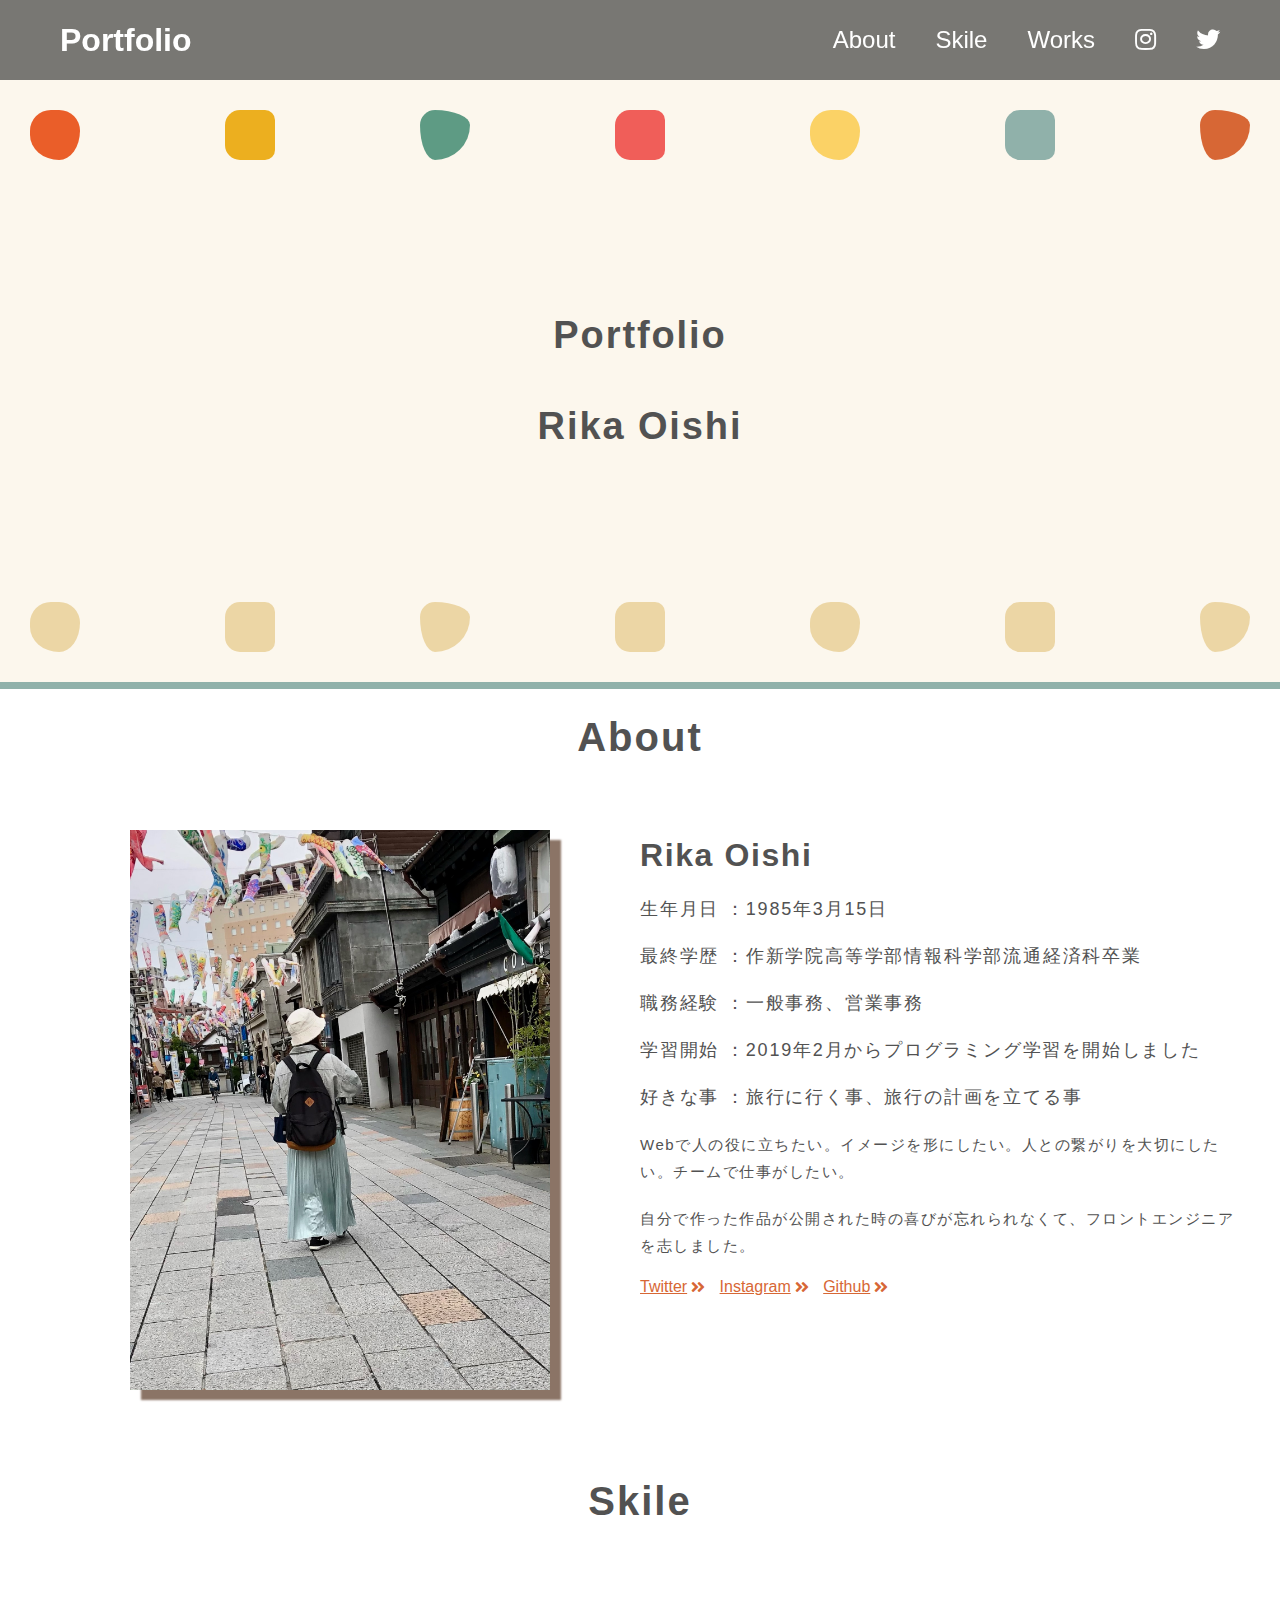
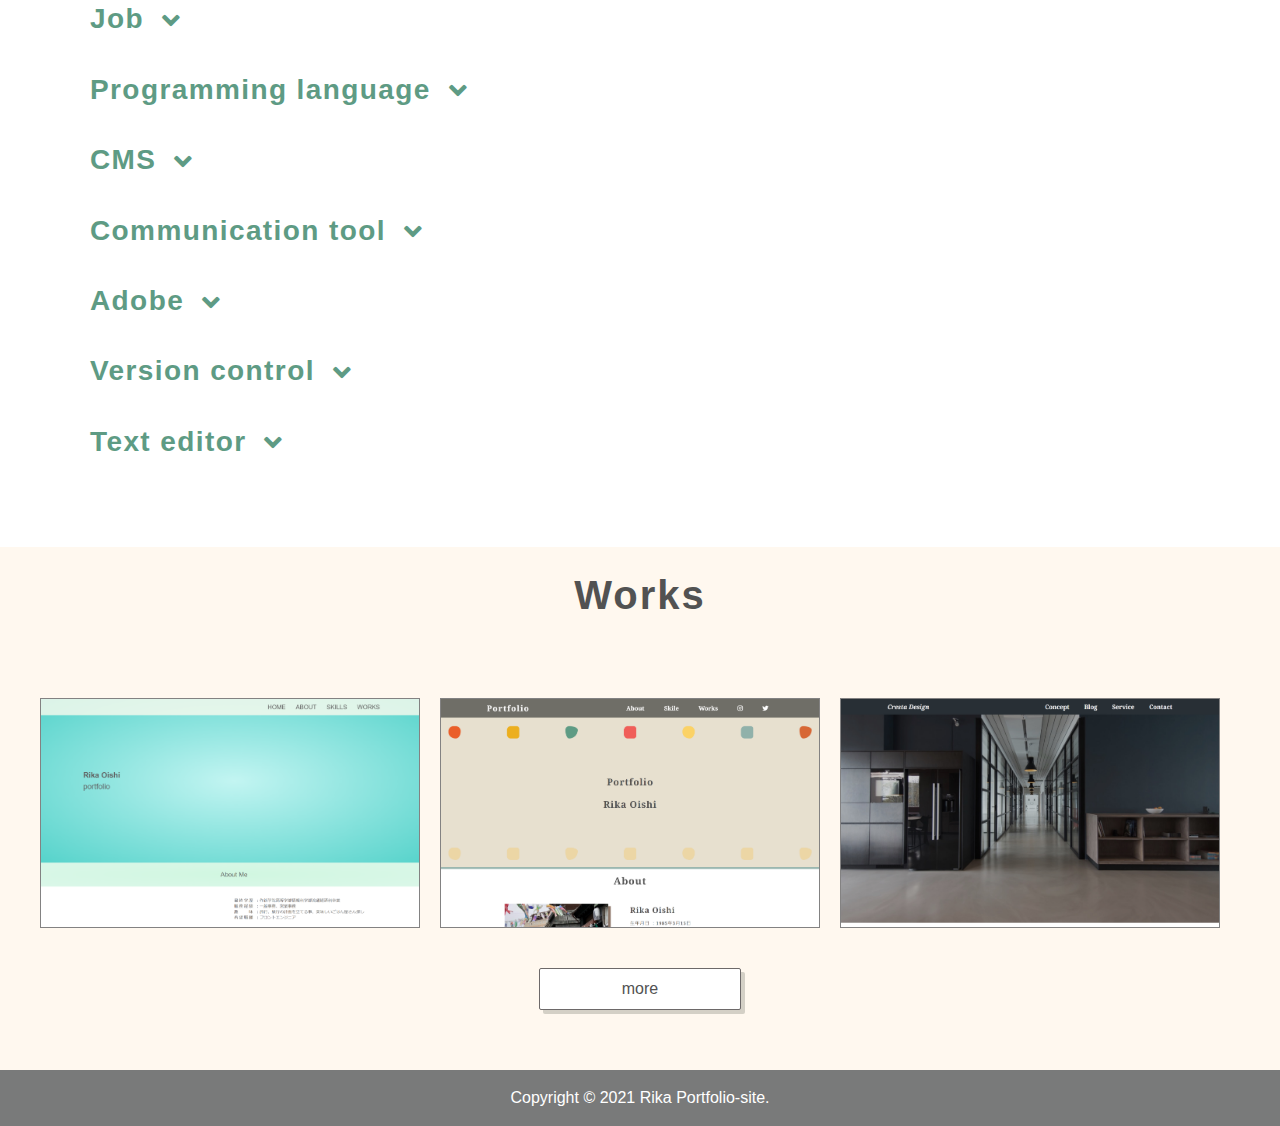
==== commit cbb1d43b: "レイアウト微調整" ====
--- a/index.html
+++ b/index.html
@@ -342,13 +342,12 @@
                         <p class="main-text">
                             チームでの開発経験はありませんが、リモートリポジトリ上でフォークして、ローカルリポジトリへクローンする、そしてコミットをしてプッシュ→プルリクエストの流れについても学習しました。
                         </p>
-                        <p class="main-text">まだまだ知らない事が多そうなので努力が必要なレベルです。</p>
-                        </p>
-                        <div class="rebel-icon">
-                            <i class="fab fa-diaspora"></i>
-                            <i class="fab fa-diaspora"></i>
-                            <i class="fab fa-diaspora"></i>
-                            <i class="fab fa-diaspora diaspora-row"></i>
+                   
+                        <div class="rebel-icon">
+                            <i class="fab fa-diaspora"></i>
+                            <i class="fab fa-diaspora"></i>
+                            <i class="fab fa-diaspora"></i>
+                            <i class="fab fa-diaspora"></i>
                             <i class="fab fa-diaspora diaspora-row"></i>
                         </div><!-- rebel-icon -->
                     </li><!-- skile-list -->
@@ -395,7 +394,7 @@
                         <img src="imge/portoforio01-img.png">
                         <!-- <img src="imge/portoforio01-img.png"> -->
                         <div class="img-mask">
-                            <div class="img-cap">portoforio</div>
+                            <div class="img-cap">portoforio-2020</div>
                         </div>
                     </a><!-- img-filter -->
 
@@ -404,7 +403,7 @@
                         <img src="imge/portoforio2021-img.png">
                         <!-- <img src="imge/portoforio01-img.png"> -->
                         <div class="img-mask">
-                            <div class="img-cap">portoforio</div>
+                            <div class="img-cap">portoforio-2021</div>
                         </div>
                     </a><!-- img-filter -->
 
@@ -412,7 +411,7 @@
                         <img src="imge/kurisuta-img.png">
                         <!-- <img src="imge/portoforio01-img.png"> -->
                         <div class="img-mask">
-                            <div class="img-cap">portoforio</div>
+                            <div class="img-cap">kurisuta</div>
                         </div>
                     </a><!-- img-filter -->
 
--- a/style.css
+++ b/style.css
@@ -707,11 +707,8 @@
 .works-wrapper {
   max-width: 100%;
   text-align: center;
-  background-image: url(./imge/bk-01.jpg);
-  background-position: center;
-  background-size: cover;
-  background-attachment: fixed;
   padding-bottom: 30px;
+  background-color: #fff8ef;
 }
 
 .works-wrapper .inner {
@@ -770,7 +767,7 @@
 }
 
 .works-wrapper .btn {
-  width: 100%;
+  width: 80%;
   height: 40px;
   border: 1px solid #6d6969;
   background-color: #fff;
@@ -790,6 +787,10 @@
 
 @media screen and (min-width: 900px) {
   .works-wrapper {
+    background-image: url(./imge/bk-01.jpg);
+    background-position: center;
+    background-size: cover;
+    background-attachment: fixed;
     padding-bottom: 60px;
   }
   .works-wrapper .inner {
@@ -833,7 +834,7 @@
 .single-key-visual {
   padding-top: 50px;
   width: 100%;
-  background: linear-gradient(25deg, #f3e5a7, #FFC778, #f0efb2);
+  background: linear-gradient(25deg, #f3e5a7, #FFC778);
 }
 
 .single-key-visual .inner {
@@ -941,21 +942,9 @@
 }
 
 @media screen and (min-width: 900px) {
-  .single-key-visual .inner {
-    max-width: 1100px;
-    margin: 0 auto;
-  }
   .single-key-visual .main-ttl {
     margin-bottom: 35px;
     font-size: 5.2rem;
-  }
-  main .bk {
-    max-width: 1200px;
-    padding: 20px;
-  }
-  main .bk .inner {
-    max-width: 900px;
-    margin: 0 auto;
   }
   main .bk .inner .archive-wrapper {
     padding-bottom: 60px;
@@ -968,12 +957,12 @@
   }
   main .bk .inner .archive-wrapper .works-img {
     flex-direction: row;
-    flex-wrap: wrap;
     justify-content: space-between;
   }
   main .bk .inner .archive-wrapper .works-img .img-filter {
-    width: 45%;
+    width: 33%;
     height: 100%;
+    margin-right: 20px;
   }
   main .bk .inner .archive-wrapper .works-img .img-filter img {
     width: 100%;
@@ -982,6 +971,8 @@
 
 @media screen and (min-width: 1200px) {
   .single-key-visual .inner {
+    max-width: 1100px;
+    margin: 0 auto;
     padding: 0;
   }
   main .inner {
@@ -1121,7 +1112,7 @@
 }
 
 main .bk .inner .portfolio-wrapper .portfolio-sec .portfolio-text .site-img-btn .img-btn {
-  width: 100%;
+  width: 80%;
   height: 40px;
   border: 1px solid #6d6969;
   background-color: #fff;
@@ -1206,6 +1197,7 @@
   display: inline-block;
   color: #525252;
   line-height: 35px;
+  width: 100%;
 }
 
 .page-link li a .fa-angle-double-left {
@@ -1213,7 +1205,7 @@
   vertical-align: middle;
 }
 
-.page-link .next:hover {
+.page-link .junp:hover {
   background-color: #e1d7ce;
   opacity: 0.7;
 }
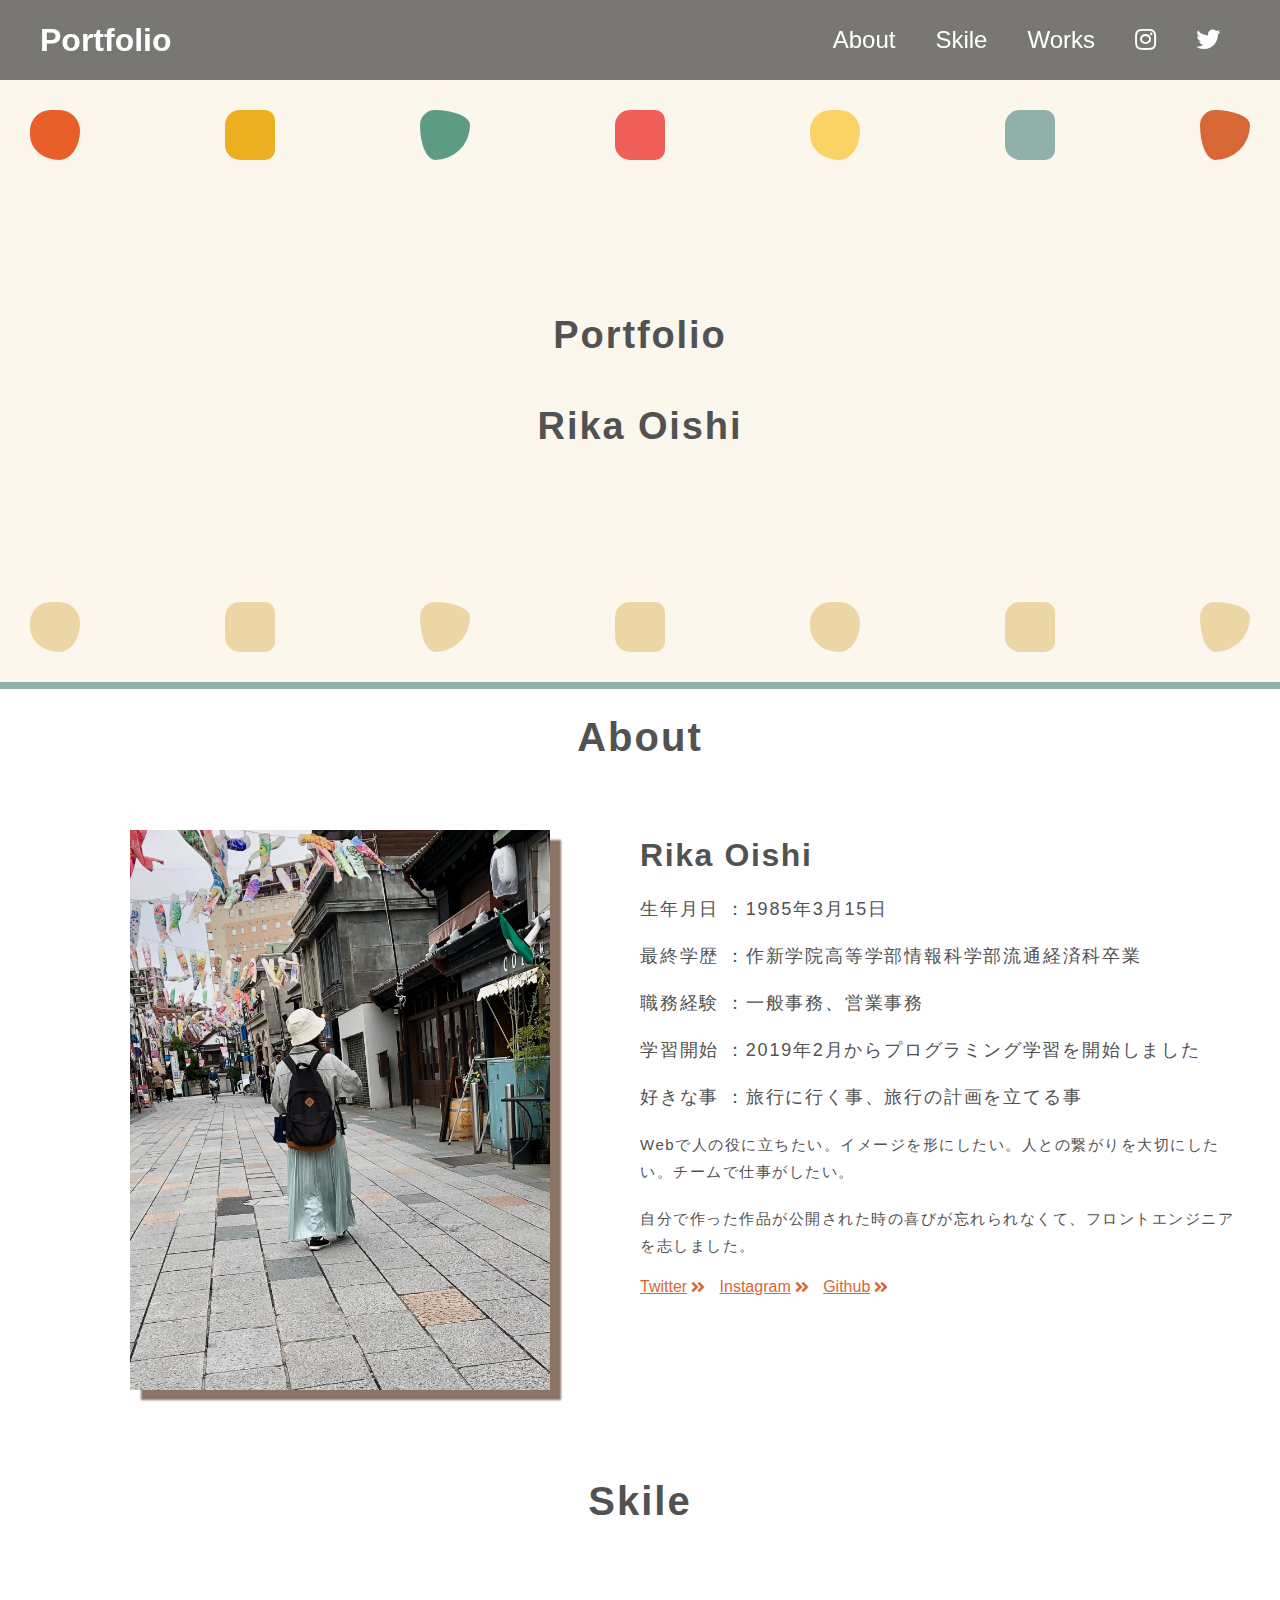
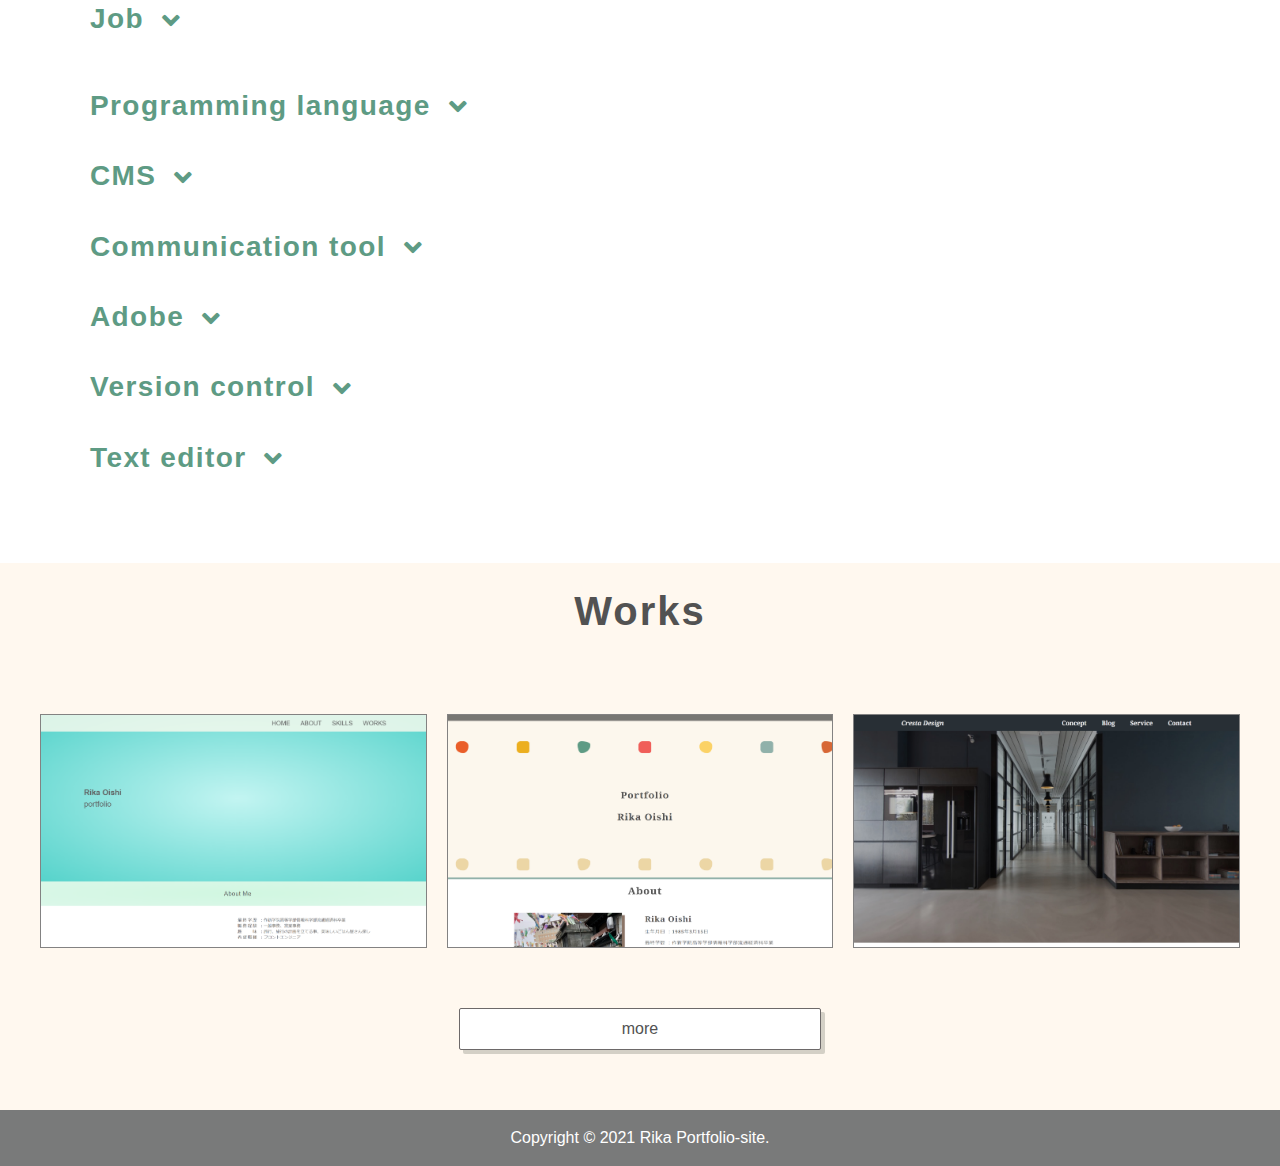
==== commit 54b8ff40: "レイアウト微調整、文章修正" ====
--- a/index.html
+++ b/index.html
@@ -25,10 +25,10 @@
 
             <nav class="header-nav-sp">
                 <i class="fas fa-times"></i>
-                <ul>
-                    <li><a href="#about">About</a></li>
-                    <li><a href="#skile">Skile</a></li>
-                    <li><a href="#works">Works</a></li>
+                <ul class="nev-list">
+                    <li><a href="index.html#about">About</a></li>
+                    <li><a href="index.html#skile">Skile</a></li>
+                    <li><a href="index.html#works">Works</a></li>
                     <li><a href="https://www.instagram.com/rika.ri/?hl=ja" target="_blank"><i
                                 class="fab fa-instagram"></i></a></li>
                     <li><a href="https://twitter.com/ri_ri0315" target="_blank"><i class="fab fa-twitter"></i></a></li>
@@ -36,10 +36,10 @@
             </nav><!-- header-nav-sp -->
 
             <nav class="header-nav-pc">
-                <ul>
-                    <li><a href="#about">About</a></li>
-                    <li><a href="#skile">Skile</a></li>
-                    <li><a href="#works">Works</a></li>
+                <ul class="nev-list">
+                    <li><a href="index.html#about">About</a></li>
+                    <li><a href="index.html#skile">Skile</a></li>
+                    <li><a href="index.html#works">Works</a></li>
                     <li><a href="https://www.instagram.com/rika.ri/?hl=ja" target="_blank"><i
                                 class="fab fa-instagram"></i></a></li>
                     <li><a href="https://twitter.com/ri_ri0315" target="_blank"><i class="fab fa-twitter"></i></a></li>
@@ -98,9 +98,8 @@
                             <dd>2019年2月からプログラミング学習を開始しました</dd>
                             <dt>好きな事 ：</dt>
                             <dd>旅行に行く事、旅行の計画を立てる事</dd>
-                           
-                        </dl>
-
+                        </dl><!-- profile-list -->
+                       
                         <p class="profile-text">
                             Webで人の役に立ちたい。イメージを形にしたい。人との繋がりを大切にしたい。チームで仕事がしたい。</p>
                         <p class="profile-text">自分で作った作品が公開された時の喜びが忘れられなくて、フロントエンジニアを志しました。</p>
@@ -122,265 +121,279 @@
             <div class="inner">
                 <h2 class="main-ttl">Skile</i></h3>
 
-                <h3 class="main-sub-ttl skile-ttl">Job<i class="fas fa-angle-down"></i></h3>
-
-                <ul>
-                    <li class="skile-list">
-                        <h4 class="list-ttl">私の勉強方法</h4>
-                        <p class="main-text">もくもく会や勉強会に参加して、業界で働く方々から直に学びます。
-                        参加する事で学習に対するモチベーションアップに繋がっています。</p>
-                        <p class="main-text">Web業界の方々は未経験者でも心暖かく接してくれる方が多く、どのイベントに参加しても充実した時間を過ごすことが出来てます。<br>
-                            出会った方々のアドバイスを実行したり、雑談からの情報をしっかり記憶し続けた結果、このポートフォリオサイトを制作出来るまでに至りました。
-                        </p>
-                        <p class="main-text">今後も気になるイベントには参加します。自分の成長や業務に貢献する事を目標に、そして人との繋がりを大切にしていければと考えています。</p>
-                    </li><!-- skile-list -->
-
-                    <li class="skile-list">
-                        <h4 class="list-ttl">現在職種で身についたこと</h4>
-                        <p class="main-text">現在の会社では、10年近く勤務しているため、先輩より後輩の方が多い環境です。<br>
-                        当然、新人を教育することもあります。チーム全体の進行状況を把握し、時間内に全員が業務を完了できるよう調整することもあります。</p>
-                        <p class="main-text">仕事では、相手が何を言いたいのか、良く考えながら話を聞く。逆に私が伝えたいとき、どう伝えたら相手に伝わるか、良く考えながら話す事を心がけています。<br>
-                            電話対応も多い職場環境の為、「聞く」と「伝える」に関してスキルが身についたのではないかなと感じています。</p>
-
-                        <h4 class="list-ttl">最近、仕事で気が付いた私の長所と、出来るようになった事</h4>
-                        <p class="main-text">人のいい所を見つける事が得意です。人の長所や人の得意な事を見つけます。<br>また、人の成長にはいち早く気が付き、それを相手に伝えます。<br>
-                            最近、上司に褒められた事は、チームへの支持の出し方が誰よりも適格で早いと嬉しいお言葉を頂きました。</p>
-                    </li><!-- skile-list -->
-                </ul>
-
-                <h2 class="main-sub-ttl skile-ttl">Programming language<i class="fas fa-angle-down"></i></h2>
-
-                <ul>
-                    <li class="skile-list">
-                        <h4 class="list-ttl">HTML5/CSS3</h4>
-                        <p class="main-text">基本的なコーディング、レシポンシブコーディングが出来ます。
-                        ヒューマンアカデミーwebデザインコース、ドットインストール、Progateで習得しました。</p>
-                        <p class="main-text">
-                            最近では、自分の中のマークアップ、コーディングのルールが定着してきました。<br>効率が良くなってきたと感じています。
-                            エラー時や、styleがあたっていない時など割とスムーズに修正も出来るようになってきました。
-                            また、検証ツールを使いながら効率的なコーディングが出来ます。</p>
-                        <p class="main-text">とわいえ、さらに努力が必要だと感じています。</p>
-                        </p>
-                        <div class="rebel-icon">
-                            <i class="fab fa-diaspora"></i>
-                            <i class="fab fa-diaspora"></i>
-                            <i class="fab fa-diaspora"></i>
-                            <i class="fab fa-diaspora"></i>
-                            <i class="fab fa-diaspora diaspora-row"></i>
-                        </div><!-- rebel-icon -->
-                    </li><!-- skile-list -->
-
-                    <li class="skile-list">
-                        <h4 class="list-ttl">Sass</h4>
-                        <p class="main-text">
-                            Progate、YouTubeで習得しました。Sassを使ったコーディングが出来ます。</p>
-                        <p class="main-text">
-                            習得後まだ間もないですが、mixinを有効的に使ったコーディングを心がけています。最近、エラーが発生しても問題点を見つけることに抵抗がなくなってきました。</p>
-                        </p>
-                        <div class="rebel-icon">
-                            <i class="fab fa-diaspora"></i>
-                            <i class="fab fa-diaspora"></i>
-                            <i class="fab fa-diaspora"></i>
-                            <i class="fab fa-diaspora"></i>
-                            <i class="fab fa-diaspora diaspora-row"></i>
-                        </div><!-- rebel-icon -->
-                    </li><!-- skile-list -->
-                    <li class="skile-list">
-                        <h4 class="list-ttl">jquery</h4>
-                        <p class="main-text">Progateで学習経験があります。過去に学習したコードを見ながらや、ググりながら出来る程度です。まだまだ努力が必要なレベルです。</p>
-                        <div class="rebel-icon">
-                            <i class="fab fa-diaspora"></i>
-                            <i class="fab fa-diaspora"></i>
-                            <i class="fab fa-diaspora diaspora-row"></i>
-                            <i class="fab fa-diaspora diaspora-row"></i>
-                            <i class="fab fa-diaspora diaspora-row"></i>
-                        </div><!-- rebel-icon -->
-                    </li><!-- skile-list -->
-                    <li class="skile-list">
-                        <h4 class="list-ttl">JavaScript</h4>
-                        <p class="main-text">Progateで学習経験があります。過去に学習したコードを見ながらや、ググりながら出来る程度です。まだまだ努力が必要なレベルです。</p>
-                        <div class="rebel-icon">
-                            <i class="fab fa-diaspora"></i>
-                            <i class="fab fa-diaspora"></i>
-                            <i class="fab fa-diaspora diaspora-row"></i>
-                            <i class="fab fa-diaspora diaspora-row"></i>
-                            <i class="fab fa-diaspora diaspora-row"></i>
-                        </div><!-- rebel-icon -->
-                    </li><!-- skile-list -->
-
-                    <li class="skile-list">
-                        <h4 class="list-ttl">PHP</h4>
-                        <p class="main-text">ヒューマンアカデミーwebデザインコースでの学習経験があります。WordPress構築に必要な程度です。</p>
-                        <div class="rebel-icon">
-                            <i class="fab fa-diaspora"></i>
-                            <i class="fab fa-diaspora"></i>
-                            <i class="fab fa-diaspora diaspora-row"></i>
-                            <i class="fab fa-diaspora diaspora-row"></i>
-                            <i class="fab fa-diaspora diaspora-row"></i>
-                        </div><!-- rebel-icon -->
-                    </li><!-- skile-list -->
-                </ul>
-
-                <!-- CMS -->
-                <h2 class="main-sub-ttl skile-ttl">CMS<i class="fas fa-angle-down"></i></h2>
-
-                <ul>
-                    <li class="skile-list">
-                        <h4 class="list-ttl">Word Press</h4>
-                        <p class="main-text">
-                            ヒューマンアカデミーwebデザインコースでの学習経験があります。ローカル環境での構築を学習しました。ディレクトリ内のHTMLからPHPへの書き換えが出来ます。まだまだ努力が必要なレベルです。
-                        </p>
-                        <p class="main-text">また、数か月間ですがWebライティング経験があります。ダッシュボードの操作や基本的な記事投稿の操作が出来ます。</p>
-                        <div class="rebel-icon">
-                            <i class="fab fa-diaspora"></i>
-                            <i class="fab fa-diaspora"></i>
-                            <i class="fab fa-diaspora diaspora-row"></i>
-                            <i class="fab fa-diaspora diaspora-row"></i>
-                            <i class="fab fa-diaspora diaspora-row"></i>
-                        </div><!-- rebel-icon -->
-                    </li><!-- skile-list -->
-                </ul>
-
-                <!-- コミュニケーションツール -->
-                <h2 class="main-sub-ttl skile-ttl">Communication tool<i class="fas fa-angle-down"></i></h2>
-
-                <ul>
-                    <li class="skile-list">
-                        <h4 class="list-ttl">zoom</h4>
-                        <p class="main-text">
-                            オンラインの勉強会に参加した事で、zoomの操作を習得しました。ミュートのON,OFFや、イヤホンの装着する事、画面の共有、背景画像の変更など基本的なルールや操作方法を習得しました。</p>
-                        <div class="rebel-icon">
-                            <i class="fab fa-diaspora"></i>
-                            <i class="fab fa-diaspora"></i>
-                            <i class="fab fa-diaspora"></i>
-                            <i class="fab fa-diaspora"></i>
-                            <i class="fab fa-diaspora"></i>
-                        </div><!-- rebel-icon -->
-                    </li><!-- skile-list -->
-                    <li class="skile-list">
-                        <h4 class="list-ttl">Google Meet</h4>
-                        <p class="main-text">
-                            オンラインの勉強会に参加した事で、Google Meetの操作方法を習得しました。</p>
-                        <div class="rebel-icon">
-                            <i class="fab fa-diaspora"></i>
-                            <i class="fab fa-diaspora"></i>
-                            <i class="fab fa-diaspora"></i>
-                            <i class="fab fa-diaspora"></i>
-                            <i class="fab fa-diaspora"></i>
-                        </div><!-- rebel-icon -->
-                    </li><!-- skile-list -->
-                    <li class="skile-list">
-                        <h4 class="list-ttl">Chatwork</h4>
-                        <p class="main-text">以前、副業でWebライティングのお仕事をしていました。チーム内でのコミュニケーションツールがChatworkでした。その際に習得しました。</p>
-                        <div class="rebel-icon">
-                            <i class="fab fa-diaspora"></i>
-                            <i class="fab fa-diaspora"></i>
-                            <i class="fab fa-diaspora"></i>
-                            <i class="fab fa-diaspora"></i>
-                            <i class="fab fa-diaspora"></i>
-                        </div><!-- rebel-icon -->
-                    </li><!-- skile-list -->
-                    <li class="skile-list">
-                        <h4 class="list-ttl">Slack</h4>
-                        <p class="main-text">勉強会、Word Camp、Webのコミュニティなどに参加した際に使った経験があります。</p>
-                        <div class="rebel-icon">
-                            <i class="fab fa-diaspora"></i>
-                            <i class="fab fa-diaspora"></i>
-                            <i class="fab fa-diaspora"></i>
-                            <i class="fab fa-diaspora"></i>
-                            <i class="fab fa-diaspora"></i>
-                        </div><!-- rebel-icon -->
-                    </li><!-- skile-list -->
-                </ul>
-
-                <!-- Adobe  -->
-                <h2 class="main-sub-ttl skile-ttl">Adobe<i class="fas fa-angle-down"></i></h2>
-                <ul>
-                    <li class="skile-list">
-                        <h4 class="list-ttl">Photoshop</h4>
-                        <p class="main-text">ヒューマンアカデミーwebデザインコースで習得しました。基本的な操作が可能なレベルです。</p>
-                        <div class="rebel-icon">
-                            <i class="fab fa-diaspora"></i>
-                            <i class="fab fa-diaspora"></i>
-                            <i class="fab fa-diaspora diaspora-row"></i>
-                            <i class="fab fa-diaspora diaspora-row"></i>
-                            <i class="fab fa-diaspora diaspora-row"></i>
-                        </div><!-- rebel-icon -->
-                    </li><!-- skile-list -->
-                    <li class="skile-list">
-                        <h4 class="list-ttl">Illustrator</h4>
-                        <p class="main-text">ヒューマンアカデミーwebデザインコースで習得しました。基本的な操作が可能なレベルです。</p>
-                        <div class="rebel-icon">
-                            <i class="fab fa-diaspora"></i>
-                            <i class="fab fa-diaspora"></i>
-                            <i class="fab fa-diaspora diaspora-row"></i>
-                            <i class="fab fa-diaspora diaspora-row"></i>
-                            <i class="fab fa-diaspora diaspora-row"></i>
-                        </div><!-- rebel-icon -->
-                    </li><!-- skile-list -->
-                    <li class="skile-list">
-                        <h4 class="list-ttl">XD</h4>
-                        <p class="main-text">最近、YouTubeで学習しました。デザインカンプから画像の書き出し、font-size、 width…等々を確認してコーディングが出来ます。</p>
-                        <div class="rebel-icon">
-                            <i class="fab fa-diaspora"></i>
-                            <i class="fab fa-diaspora diaspora-row"></i>
-                            <i class="fab fa-diaspora diaspora-row"></i>
-                            <i class="fab fa-diaspora diaspora-row"></i>
-                            <i class="fab fa-diaspora diaspora-row"></i>
-                        </div><!-- rebel-icon -->
-                    </li><!-- skile-list -->
-                </ul>
-
-                <!-- バージョン管理システム -->
-                <h2 class="main-sub-ttl skile-ttl">Version control<i class="fas fa-angle-down"></i></h2>
-                <ul>
-                    <li class="skile-list">
-                        <h4 class="list-ttl">GitHub</h4>
-                        <p class="main-text">
-                            Web制作会社が主催する、オンラインのGit,GitHub勉強会へ参加して習得しました。</p>
-                        <p class="main-text">GitHubにリポジトリを作り、ローカルリポジトリからリモートリポジトリへプッシュ出来る位の基本的な操作が出来ます。</p>
-                        <p class="main-text">
-                            チームでの開発経験はありませんが、リモートリポジトリ上でフォークして、ローカルリポジトリへクローンする、そしてコミットをしてプッシュ→プルリクエストの流れについても学習しました。
-                        </p>
-                   
-                        <div class="rebel-icon">
-                            <i class="fab fa-diaspora"></i>
-                            <i class="fab fa-diaspora"></i>
-                            <i class="fab fa-diaspora"></i>
-                            <i class="fab fa-diaspora"></i>
-                            <i class="fab fa-diaspora diaspora-row"></i>
-                        </div><!-- rebel-icon -->
-                    </li><!-- skile-list -->
-                    <li class="skile-list">
-                        <h4 class="list-ttl">SourceTree</h4>
-                        <p class="main-text">
-                            オンラインのGit,GitHub勉強会へ参加して習得しました。</p>
-                        <p class="main-text">サンプルサイト制作の実践を重ね、ローカルリポジトリからリモートリポジトリへプッシュがスムーズに出来るようになってきました。</p>
-                        <div class="rebel-icon">
-                            <i class="fab fa-diaspora"></i>
-                            <i class="fab fa-diaspora"></i>
-                            <i class="fab fa-diaspora"></i>
-                            <i class="fab fa-diaspora"></i>
-                            <i class="fab fa-diaspora diaspora-row"></i>
-                        </div><!-- rebel-icon -->
-                    </li><!-- skile-list -->
-                </ul>
-
-                <!-- エディター -->
-                <h2 class="main-sub-ttl skile-ttl">Text editor<i class="fas fa-angle-down"></i></h2>
-                <ul>
-                    <li class="skile-list">
-                        <h4 class="list-ttl">Visual Studio Code（VSCode）</h4>
-                        <p class="main-text">以前は、Dreamweaverやbrackets、Atom 等を使用していましたが現在VSコードを使用しています。</p>
-                        <div class="rebel-icon">
-                            <i class="fab fa-diaspora"></i>
-                            <i class="fab fa-diaspora"></i>
-                            <i class="fab fa-diaspora"></i>
-                            <i class="fab fa-diaspora"></i>
-                            <i class="fab fa-diaspora diaspora-row"></i>
-                        </div><!-- rebel-icon -->
-                    </li><!-- skile-list -->
-                </ul>
+                    <h3 class="main-sub-ttl skile-ttl">Job<i class="fas fa-angle-down"></i></h3>
+
+                    <ul>
+                        <li class="skile-list">
+                            <h4 class="list-ttl">私の勉強方法</h4>
+                            <p class="main-text">もくもく会や勉強会に参加して、業界で働く方々から直に学びます。
+                                参加する事で学習に対するモチベーションアップに繋がっています。</p>
+                            <p class="main-text">Web業界の方々は未経験者でも心暖かく接してくれる方が多く、どのイベントに参加しても充実した時間を過ごすことが出来てます。<br>
+                                出会った方々のアドバイスを実行したり、雑談からの情報をしっかり記憶し続けた結果、このポートフォリオサイトを制作出来るまでに至りました。</p>
+                            <p class="main-text">今後も気になるイベントには参加します。自分の成長や業務に貢献する事を目標に、そして人との繋がりを大切にしていければと考えています。</p>
+                        </li><!-- skile-list -->
+
+                        <li class="skile-list">
+                            <h4 class="list-ttl">現在職種で身についたこと</h4>
+                            <p class="main-text">現在の会社では、10年近く勤務しているため、先輩より後輩の方が多い環境です。<br>
+                                当然、新人を教育することもあります。チーム全体の進行状況を把握し、時間内に全員が業務を完了できるよう調整することもあります。</p>
+                            <p class="main-text">
+                                仕事では、相手が何を言いたいのか、良く考えながら話を聞く。逆に私が伝えたいとき、どう伝えたら相手に伝わるか、良く考えながら話す事を心がけています。<br>
+                                電話対応も多い職場環境の為、「聞く」と「伝える」に関してスキルが身についたのではないかなと感じています。</p>
+                            <h4 class="list-ttl">最近、仕事で気が付いた私の長所と、出来るようになった事</h4>
+                            <p class="main-text">
+                                人のいい所を見つける事が得意です。人の長所や人の得意な事を見つけます。<br>また、人の成長にはいち早く気が付き、それを相手に伝えます。<br>
+                                最近、上司に褒められた事は、チームへの支持の出し方が誰よりも適格で早いと嬉しいお言葉を頂きました。</p>
+                        </li><!-- skile-list -->
+                    </ul>
+
+                    　　　　　　　　　
+                    <!-- Programming language -->
+                    <h2 class="main-sub-ttl skile-ttl">Programming language<i class="fas fa-angle-down"></i></h2>
+
+                    <ul>
+                        <li class="skile-list">
+                            <h4 class="list-ttl">HTML5/CSS3</h4>
+                            <p class="main-text">基本的なコーディング、レシポンシブコーディングが出来ます。
+                                ヒューマンアカデミーWebデザインコース、ドットインストール、Progateで習得しました。</p>
+                            <p class="main-text">
+                                最近では、自分の中のマークアップ、コーディングのルールが定着してきました。<br>効率が良くなってきたと感じています。
+                                エラー時や、styleがあたっていない時など割とスムーズに修正も出来るようになってきました。
+                                また、検証ツールを使いながら効率的なコーディングが出来ます。</p>
+                            <p class="main-text">とわいえ、さらに努力が必要だと感じています。</p>
+                            </p>
+                            <div class="rebel-icon">
+                                <i class="fab fa-diaspora"></i>
+                                <i class="fab fa-diaspora"></i>
+                                <i class="fab fa-diaspora"></i>
+                                <i class="fab fa-diaspora"></i>
+                                <i class="fab fa-diaspora diaspora-row"></i>
+                            </div><!-- rebel-icon -->
+                        </li><!-- skile-list -->
+
+                        <li class="skile-list">
+                            <h4 class="list-ttl">Sass</h4>
+                            <p class="main-text">
+                                Progate、YouTubeで習得しました。Sassを使ったコーディングが出来ます。</p>
+                            <p class="main-text">
+                                mixinを有効的に使ったコーディングを心がけています。最近、エラーが発生しても問題点を見つけることに抵抗がなくなってきました。</p>
+                            </p>
+                            <div class="rebel-icon">
+                                <i class="fab fa-diaspora"></i>
+                                <i class="fab fa-diaspora"></i>
+                                <i class="fab fa-diaspora"></i>
+                                <i class="fab fa-diaspora"></i>
+                                <i class="fab fa-diaspora diaspora-row"></i>
+                            </div><!-- rebel-icon -->
+                        </li><!-- skile-list -->
+
+                        <li class="skile-list">
+                            <h4 class="list-ttl">jquery</h4>
+                            <p class="main-text">Progateで学習経験があります。過去に学習したコードを見ながらや、ググりながら出来る程度です。まだまだ努力が必要なレベルです。</p>
+                            <div class="rebel-icon">
+                                <i class="fab fa-diaspora"></i>
+                                <i class="fab fa-diaspora"></i>
+                                <i class="fab fa-diaspora diaspora-row"></i>
+                                <i class="fab fa-diaspora diaspora-row"></i>
+                                <i class="fab fa-diaspora diaspora-row"></i>
+                            </div><!-- rebel-icon -->
+                        </li><!-- skile-list -->
+
+                        <li class="skile-list">
+                            <h4 class="list-ttl">JavaScript</h4>
+                            <p class="main-text">Progateで学習経験があります。過去に学習したコードを見ながらや、ググりながら出来る程度です。まだまだ努力が必要なレベルです。</p>
+                            <div class="rebel-icon">
+                                <i class="fab fa-diaspora"></i>
+                                <i class="fab fa-diaspora"></i>
+                                <i class="fab fa-diaspora diaspora-row"></i>
+                                <i class="fab fa-diaspora diaspora-row"></i>
+                                <i class="fab fa-diaspora diaspora-row"></i>
+                            </div><!-- rebel-icon -->
+                        </li><!-- skile-list -->
+
+                        <li class="skile-list">
+                            <h4 class="list-ttl">PHP</h4>
+                            <p class="main-text">ヒューマンアカデミーWebデザインコースでの学習経験があります。WordPress構築に必要なPHPを習得しました。</p>
+                            <div class="rebel-icon">
+                                <i class="fab fa-diaspora"></i>
+                                <i class="fab fa-diaspora"></i>
+                                <i class="fab fa-diaspora diaspora-row"></i>
+                                <i class="fab fa-diaspora diaspora-row"></i>
+                                <i class="fab fa-diaspora diaspora-row"></i>
+                            </div><!-- rebel-icon -->
+                        </li><!-- skile-list -->
+                    </ul>
+
+                    <!-- CMS -->
+                    <h2 class="main-sub-ttl skile-ttl">CMS<i class="fas fa-angle-down"></i></h2>
+
+                    <ul>
+                        <li class="skile-list">
+                            <h4 class="list-ttl">Word Press</h4>
+                            <p class="main-text">
+                                ヒューマンアカデミーWebデザインコースでの学習経験があります。基本的なサイト構築が出来ます。PHPの技術が不足しているところはプラグインを活用し、柔軟に構築を行います。
+                            </p>
+                            <p class="main-text">私にとってWordPressとの出会いが、フロントエンジニアを志したきっかけのひとつです。
+                                2019年にWordCamp東京のコントリビューターに参加しました。そこでは、WordPressの開発者達が、チームとなり制作を行っていました。いつか私も、WordPressに貢献できるエンジニアに成長したいと思いました。
+                            </p>
+                            </p>
+                            <div class="rebel-icon">
+                                <i class="fab fa-diaspora"></i>
+                                <i class="fab fa-diaspora"></i>
+                                <i class="fab fa-diaspora"></i>
+                                <i class="fab fa-diaspora diaspora-row"></i>
+                                <i class="fab fa-diaspora diaspora-row"></i>
+                            </div><!-- rebel-icon -->
+                        </li><!-- skile-list -->
+                    </ul>
+
+                    <!-- コミュニケーションツール -->
+                    <h2 class="main-sub-ttl skile-ttl">Communication tool<i class="fas fa-angle-down"></i></h2>
+
+                    <ul>
+                        <li class="skile-list">
+                            <h4 class="list-ttl">zoom</h4>
+                            <p class="main-text">
+                                オンラインの勉強会に参加した事で、zoomの操作を習得しました。ミュートのON,OFFや、イヤホンの装着する事、画面の共有、背景画像の変更など基本的なルールや操作方法を習得しました。
+                            </p>
+                            <div class="rebel-icon">
+                                <i class="fab fa-diaspora"></i>
+                                <i class="fab fa-diaspora"></i>
+                                <i class="fab fa-diaspora"></i>
+                                <i class="fab fa-diaspora"></i>
+                                <i class="fab fa-diaspora"></i>
+                            </div><!-- rebel-icon -->
+                        </li><!-- skile-list -->
+
+                        <li class="skile-list">
+                            <h4 class="list-ttl">Google Meet</h4>
+                            <p class="main-text">
+                                オンラインの勉強会に参加した事で、Google Meetの操作方法を習得しました。</p>
+                            <div class="rebel-icon">
+                                <i class="fab fa-diaspora"></i>
+                                <i class="fab fa-diaspora"></i>
+                                <i class="fab fa-diaspora"></i>
+                                <i class="fab fa-diaspora"></i>
+                                <i class="fab fa-diaspora"></i>
+                            </div><!-- rebel-icon -->
+                        </li><!-- skile-list -->
+
+                        <li class="skile-list">
+                            <h4 class="list-ttl">Chatwork</h4>
+                            <p class="main-text">以前、副業でWebライティングのお仕事をしていました。チーム内でのコミュニケーションツールがChatworkでした。その際に習得しました。
+                            </p>
+                            <div class="rebel-icon">
+                                <i class="fab fa-diaspora"></i>
+                                <i class="fab fa-diaspora"></i>
+                                <i class="fab fa-diaspora"></i>
+                                <i class="fab fa-diaspora"></i>
+                                <i class="fab fa-diaspora"></i>
+                            </div><!-- rebel-icon -->
+                        </li><!-- skile-list -->
+
+                        <li class="skile-list">
+                            <h4 class="list-ttl">Slack</h4>
+                            <p class="main-text">勉強会、Word Camp、Webのコミュニティなどに参加した際に使った経験があります。</p>
+                            <div class="rebel-icon">
+                                <i class="fab fa-diaspora"></i>
+                                <i class="fab fa-diaspora"></i>
+                                <i class="fab fa-diaspora"></i>
+                                <i class="fab fa-diaspora"></i>
+                                <i class="fab fa-diaspora"></i>
+                            </div><!-- rebel-icon -->
+                        </li><!-- skile-list -->
+                    </ul>
+
+                    <!-- Adobe  -->
+                    <h2 class="main-sub-ttl skile-ttl">Adobe<i class="fas fa-angle-down"></i></h2>
+
+                    <ul>
+                        <li class="skile-list">
+                            <h4 class="list-ttl">Photoshop</h4>
+                            <p class="main-text">ヒューマンアカデミーwebデザインコースで習得しました。基本的な操作が可能なレベルです。</p>
+                            <div class="rebel-icon">
+                                <i class="fab fa-diaspora"></i>
+                                <i class="fab fa-diaspora"></i>
+                                <i class="fab fa-diaspora diaspora-row"></i>
+                                <i class="fab fa-diaspora diaspora-row"></i>
+                                <i class="fab fa-diaspora diaspora-row"></i>
+                            </div><!-- rebel-icon -->
+                        </li><!-- skile-list -->
+
+                        <li class="skile-list">
+                            <h4 class="list-ttl">Illustrator</h4>
+                            <p class="main-text">ヒューマンアカデミーwebデザインコースで習得しました。基本的な操作が可能なレベルです。</p>
+                            <div class="rebel-icon">
+                                <i class="fab fa-diaspora"></i>
+                                <i class="fab fa-diaspora"></i>
+                                <i class="fab fa-diaspora diaspora-row"></i>
+                                <i class="fab fa-diaspora diaspora-row"></i>
+                                <i class="fab fa-diaspora diaspora-row"></i>
+                            </div><!-- rebel-icon -->
+                        </li><!-- skile-list -->
+
+                        <li class="skile-list">
+                            <h4 class="list-ttl">Xd</h4>
+                            <p class="main-text">YouTubeで学習しました。デザインカンプから画像の書き出し、font-size、 width…等々を確認してコーディングが出来ます。
+                            </p>
+                            <div class="rebel-icon">
+                                <i class="fab fa-diaspora"></i>
+                                <i class="fab fa-diaspora"></i>
+                                <i class="fab fa-diaspora diaspora-row"></i>
+                                <i class="fab fa-diaspora diaspora-row"></i>
+                                <i class="fab fa-diaspora diaspora-row"></i>
+                            </div><!-- rebel-icon -->
+                        </li><!-- skile-list -->
+                    </ul>
+
+                    <!-- バージョン管理システム -->
+                    <h2 class="main-sub-ttl skile-ttl">Version control<i class="fas fa-angle-down"></i></h2>
+                    <ul>
+                        <li class="skile-list">
+                            <h4 class="list-ttl">GitHub</h4>
+                            <p class="main-text">Web制作会社が主催する、オンラインのGit,GitHub勉強会へ参加して習得しました。</p>
+                            <p class="main-text">リポジトリを作り、コードの編集し、コミットをしてブランチを作り、ローカルリポジトリからリモートリポジトリへプッシュが出来ます。</p>
+                            <p class="main-text">
+                                チームでの開発経験はありません。相手のリモートリポジトリから自分のリモートリポジトリへフォークする。次に、ローカルリポジトリへクローンする、ブランチを作り編集してコミットをしてプッシュ→プルリクエストの流れを学習しました。
+                            </p>
+
+                            <div class="rebel-icon">
+                                <i class="fab fa-diaspora"></i>
+                                <i class="fab fa-diaspora"></i>
+                                <i class="fab fa-diaspora"></i>
+                                <i class="fab fa-diaspora"></i>
+                                <i class="fab fa-diaspora diaspora-row"></i>
+                            </div><!-- rebel-icon -->
+                        </li><!-- skile-list -->
+                        <li class="skile-list">
+                            <h4 class="list-ttl">Git/SourceTree</h4>
+                            <p class="main-text">オンラインのGit,GitHub勉強会へ参加して習得しました。</p>
+                            <p class="main-text">サンプルサイト制作の実践を重ね、ローカルリポジトリからリモートリポジトリへプッシュがスムーズに出来るようになってきました。</p>
+                            <div class="rebel-icon">
+                                <i class="fab fa-diaspora"></i>
+                                <i class="fab fa-diaspora"></i>
+                                <i class="fab fa-diaspora"></i>
+                                <i class="fab fa-diaspora"></i>
+                                <i class="fab fa-diaspora diaspora-row"></i>
+                            </div><!-- rebel-icon -->
+                        </li><!-- skile-list -->
+                    </ul>
+
+                    <!-- エディター -->
+                    <h2 class="main-sub-ttl skile-ttl">Text editor<i class="fas fa-angle-down"></i></h2>
+                    <ul>
+                        <li class="skile-list">
+                            <h4 class="list-ttl">Visual Studio Code（VSCode）</h4>
+                            <p class="main-text">以前は、Dreamweaverやbrackets、Atom 等を使用していましたが現在VSコードを使用しています。</p>
+                            <div class="rebel-icon">
+                                <i class="fab fa-diaspora"></i>
+                                <i class="fab fa-diaspora"></i>
+                                <i class="fab fa-diaspora"></i>
+                                <i class="fab fa-diaspora"></i>
+                                <i class="fab fa-diaspora diaspora-row"></i>
+                            </div><!-- rebel-icon -->
+                        </li><!-- skile-list -->
+                    </ul>
             </div><!-- inner -->
         </section><!-- skile-wrapper -->
 
@@ -418,7 +431,7 @@
                 </div><!-- works-img -->
 
                 <a href="works.html" class="btn">more</a>
-              
+
             </div><!-- inner -->
         </section><!-- works-wrapper -->
     </main>
--- a/style.css
+++ b/style.css
@@ -154,17 +154,17 @@
   color: #fff;
 }
 
-.header .header-nav-sp ul {
+.header .header-nav-sp .nev-list {
   background-color: #1f2020;
   height: 100vh;
 }
 
-.header .header-nav-sp ul li {
+.header .header-nav-sp .nev-list li {
   text-align: center;
   width: 100vw;
 }
 
-.header .header-nav-sp ul li a {
+.header .header-nav-sp .nev-list li a {
   display: block;
   text-decoration: none;
   font-size: 2.4rem;
@@ -172,7 +172,7 @@
   color: #fff;
 }
 
-.header .header-nav-sp ul li a:hover {
+.header .header-nav-sp .nev-list li a:hover {
   color: #5e9b84;
   background-color: #4b4747;
   opacity: 0.8;
@@ -204,16 +204,16 @@
   .header .header-nav-pc {
     display: block;
   }
-  .header .header-nav-pc ul {
+  .header .header-nav-pc .nev-list {
     list-style: none;
     display: flex;
     justify-content: space-around;
   }
-  .header .header-nav-pc ul li {
+  .header .header-nav-pc .nev-list li {
     display: flex;
     padding: 0 20px;
   }
-  .header .header-nav-pc ul li a {
+  .header .header-nav-pc .nev-list li a {
     display: inline-block;
     text-decoration: none;
     font-size: 2.4rem;
@@ -224,9 +224,12 @@
 }
 
 @media screen and (min-width: 1200px) {
-  .pc-inner {
+  .header .pc-inner {
     max-width: 1200px;
     margin: 0 auto;
+  }
+  .header .pc-inner .inner .header-logo {
+    margin-left: 0;
   }
 }
 
@@ -444,10 +447,10 @@
 }
 
 .about-wrapper .inner .main-ttl {
-  font-size: 4.0rem;
+  font-size: 3.0rem;
   line-height: 2.4em;
   letter-spacing: 0.05em;
-  margin-bottom: 35px;
+  margin-bottom: 25px;
   text-align: center;
 }
 
@@ -606,10 +609,10 @@
 }
 
 .skile-wrapper .inner .main-ttl {
-  font-size: 4.0rem;
+  font-size: 3.0rem;
   line-height: 2.4em;
   letter-spacing: 0.05em;
-  margin-bottom: 35px;
+  margin-bottom: 25px;
   text-align: center;
 }
 
@@ -717,10 +720,10 @@
 }
 
 .works-wrapper .inner .main-ttl {
-  font-size: 4.0rem;
+  font-size: 3.0rem;
   line-height: 2.4em;
   letter-spacing: 0.05em;
-  margin-bottom: 35px;
+  margin-bottom: 25px;
   text-align: center;
 }
 
@@ -793,10 +796,6 @@
     background-attachment: fixed;
     padding-bottom: 60px;
   }
-  .works-wrapper .inner {
-    max-width: 1200px;
-    margin: 0 auto;
-  }
   .works-wrapper .inner .main-ttl {
     font-size: 4.0rem;
     line-height: 2.4em;
@@ -806,6 +805,7 @@
   .works-wrapper .inner .works-img {
     flex-direction: row;
     justify-content: space-around;
+    margin-bottom: 50px;
   }
   .works-wrapper .inner .works-img .img-filter {
     width: 33%;
@@ -815,8 +815,18 @@
   .works-wrapper .inner .works-img .img-filter img {
     width: 100%;
   }
+  .works-wrapper .inner .works-img .img-filter:last-child {
+    margin-right: 0;
+  }
   .works-wrapper .inner .btn {
-    width: 200px;
+    width: 30%;
+  }
+}
+
+@media screen and (min-width: 1200px) {
+  .works-wrapper .inner {
+    max-width: 1200px;
+    margin: 0 auto;
   }
 }
 
@@ -843,11 +853,12 @@
 
 .single-key-visual .main-ttl {
   margin: 95px 0 10px;
-  font-size: 4.0rem;
+  font-size: 3.0rem;
   line-height: 2.4em;
   letter-spacing: 0.05em;
-  margin-bottom: 35px;
-  text-align: center;
+  margin-bottom: 25px;
+  text-align: center;
+  font-size: 4.0rem;
   margin-bottom: 0;
   text-align: left;
   color: #fff;
@@ -892,12 +903,17 @@
 }
 
 main .bk .inner .archive-wrapper .main-ttl {
-  font-size: 4.0rem;
+  font-size: 3.0rem;
   line-height: 2.4em;
   letter-spacing: 0.05em;
-  margin-bottom: 35px;
+  margin-bottom: 25px;
   text-align: center;
   display: inline-block;
+}
+
+main .bk .inner .archive-wrapper .list-ttl {
+  font-size: 1.8rem;
+  margin-bottom: 20px;
 }
 
 main .bk .inner .archive-wrapper .works-img {
@@ -955,9 +971,13 @@
     letter-spacing: 0.05em;
     margin-bottom: 45px;
   }
+  main .bk .inner .archive-wrapper .list-ttl {
+    font-size: 2.0rem;
+  }
   main .bk .inner .archive-wrapper .works-img {
     flex-direction: row;
     justify-content: space-between;
+    margin-bottom: 50px;
   }
   main .bk .inner .archive-wrapper .works-img .img-filter {
     width: 33%;
@@ -971,7 +991,7 @@
 
 @media screen and (min-width: 1200px) {
   .single-key-visual .inner {
-    max-width: 1100px;
+    max-width: 1200px;
     margin: 0 auto;
     padding: 0;
   }
@@ -981,10 +1001,10 @@
 }
 
 main .bk .inner .portfolio-wrapper .main-ttl {
-  font-size: 4.0rem;
+  font-size: 3.0rem;
   line-height: 2.4em;
   letter-spacing: 0.05em;
-  margin-bottom: 35px;
+  margin-bottom: 25px;
   text-align: center;
   display: inline-block;
 }
@@ -1107,6 +1127,7 @@
 main .bk .inner .portfolio-wrapper .portfolio-sec .portfolio-text .site-img-btn {
   display: flex;
   flex-direction: column;
+  align-items: center;
   margin-bottom: 50px;
   list-style-type: none;
 }
@@ -1126,10 +1147,6 @@
 main .bk .inner .portfolio-wrapper .portfolio-sec .portfolio-text .site-img-btn .img-btn:hover {
   color: #fff;
   background-color: #333332;
-}
-
-main .bk .inner .portfolio-wrapper .portfolio-sec .portfolio-text .site-img-btn .img-btn:first-child {
-  margin-right: 10px;
 }
 
 main .bk .inner .portfolio-wrapper .portfolio-sec .portfolio-text .site-img-btn .btn:first-child {
@@ -1180,7 +1197,6 @@
 
 .page-link li {
   width: 95px;
-  height: 32px;
   border: 1px solid #6d6969;
   line-height: 32px;
   text-align: center;
@@ -1188,8 +1204,8 @@
 }
 
 .page-link li .fa-angle-double-left {
-  padding-left: 4px;
   vertical-align: middle;
+  padding-right: 4px;
 }
 
 .page-link li a {
@@ -1201,8 +1217,8 @@
 }
 
 .page-link li a .fa-angle-double-left {
-  padding-left: 4px;
   vertical-align: middle;
+  padding-right: 4px;
 }
 
 .page-link .junp:hover {
@@ -1243,4 +1259,7 @@
   main .bk .inner .portfolio-wrapper .portfolio-sec .portfolio-text .site-img-btn .img-btn {
     width: 200px;
   }
-}
+  main .bk .inner .portfolio-wrapper .portfolio-sec .portfolio-text .site-img-btn .img-btn:first-child {
+    margin-right: 10px;
+  }
+}
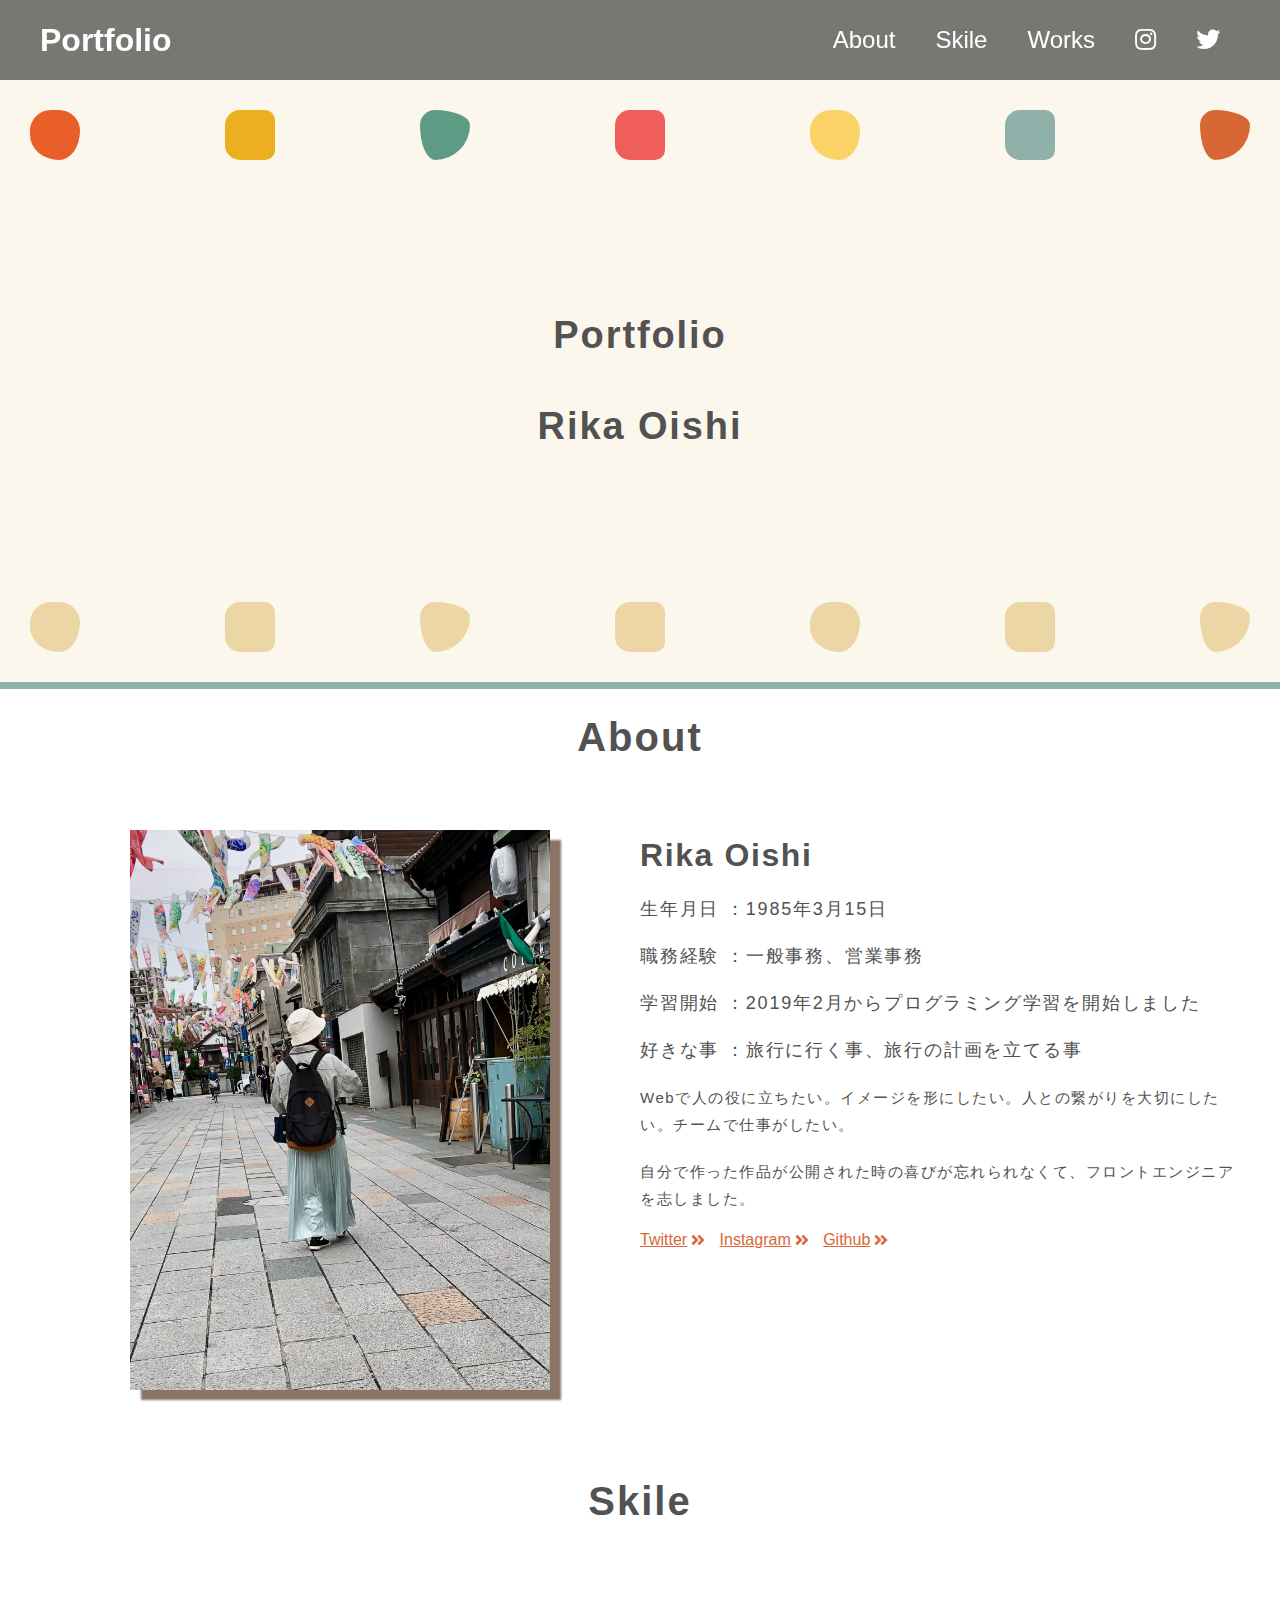
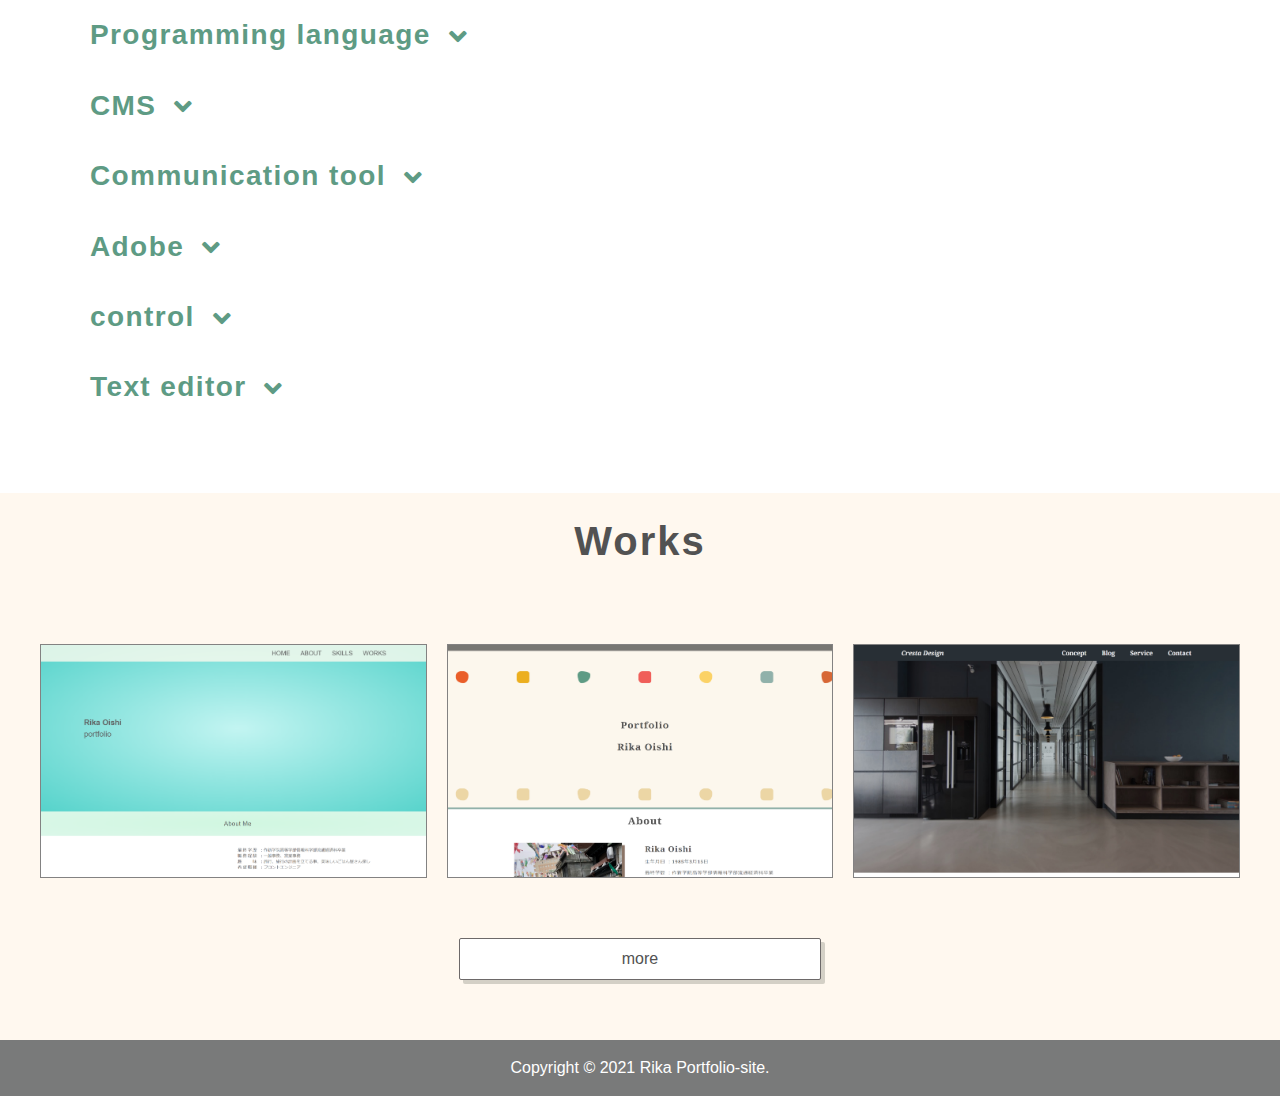
==== commit d2c911e5: "文章を色々修正しました。" ====
--- a/index.html
+++ b/index.html
@@ -90,8 +90,6 @@
                         <dl class="profile-list">
                             <dt>生年月日 ：</dt>
                             <dd>1985年3月15日</dd>
-                            <dt>最終学歴 ：</dt>
-                            <dd>作新学院高等学部情報科学部流通経済科卒業</dd>
                             <dt>職務経験 ：</dt>
                             <dd>一般事務、営業事務</dd>
                             <dt>学習開始 ：</dt>
@@ -120,33 +118,6 @@
         <section class="skile-wrapper" id="skile">
             <div class="inner">
                 <h2 class="main-ttl">Skile</i></h3>
-
-                    <h3 class="main-sub-ttl skile-ttl">Job<i class="fas fa-angle-down"></i></h3>
-
-                    <ul>
-                        <li class="skile-list">
-                            <h4 class="list-ttl">私の勉強方法</h4>
-                            <p class="main-text">もくもく会や勉強会に参加して、業界で働く方々から直に学びます。
-                                参加する事で学習に対するモチベーションアップに繋がっています。</p>
-                            <p class="main-text">Web業界の方々は未経験者でも心暖かく接してくれる方が多く、どのイベントに参加しても充実した時間を過ごすことが出来てます。<br>
-                                出会った方々のアドバイスを実行したり、雑談からの情報をしっかり記憶し続けた結果、このポートフォリオサイトを制作出来るまでに至りました。</p>
-                            <p class="main-text">今後も気になるイベントには参加します。自分の成長や業務に貢献する事を目標に、そして人との繋がりを大切にしていければと考えています。</p>
-                        </li><!-- skile-list -->
-
-                        <li class="skile-list">
-                            <h4 class="list-ttl">現在職種で身についたこと</h4>
-                            <p class="main-text">現在の会社では、10年近く勤務しているため、先輩より後輩の方が多い環境です。<br>
-                                当然、新人を教育することもあります。チーム全体の進行状況を把握し、時間内に全員が業務を完了できるよう調整することもあります。</p>
-                            <p class="main-text">
-                                仕事では、相手が何を言いたいのか、良く考えながら話を聞く。逆に私が伝えたいとき、どう伝えたら相手に伝わるか、良く考えながら話す事を心がけています。<br>
-                                電話対応も多い職場環境の為、「聞く」と「伝える」に関してスキルが身についたのではないかなと感じています。</p>
-                            <h4 class="list-ttl">最近、仕事で気が付いた私の長所と、出来るようになった事</h4>
-                            <p class="main-text">
-                                人のいい所を見つける事が得意です。人の長所や人の得意な事を見つけます。<br>また、人の成長にはいち早く気が付き、それを相手に伝えます。<br>
-                                最近、上司に褒められた事は、チームへの支持の出し方が誰よりも適格で早いと嬉しいお言葉を頂きました。</p>
-                        </li><!-- skile-list -->
-                    </ul>
-
                     　　　　　　　　　
                     <!-- Programming language -->
                     <h2 class="main-sub-ttl skile-ttl">Programming language<i class="fas fa-angle-down"></i></h2>
@@ -157,7 +128,7 @@
                             <p class="main-text">基本的なコーディング、レシポンシブコーディングが出来ます。
                                 ヒューマンアカデミーWebデザインコース、ドットインストール、Progateで習得しました。</p>
                             <p class="main-text">
-                                最近では、自分の中のマークアップ、コーディングのルールが定着してきました。<br>効率が良くなってきたと感じています。
+                                最近では、自分の中のマークアップ、コーディングのルールやこだわりが定着してきました。<br>効率が良くなってきたと感じています。
                                 エラー時や、styleがあたっていない時など割とスムーズに修正も出来るようになってきました。
                                 また、検証ツールを使いながら効率的なコーディングが出来ます。</p>
                             <p class="main-text">とわいえ、さらに努力が必要だと感じています。</p>
@@ -176,7 +147,8 @@
                             <p class="main-text">
                                 Progate、YouTubeで習得しました。Sassを使ったコーディングが出来ます。</p>
                             <p class="main-text">
-                                mixinを有効的に使ったコーディングを心がけています。最近、エラーが発生しても問題点を見つけることに抵抗がなくなってきました。</p>
+                                mixinを有効的に使ったコーディングを心がけています。
+                                ようやく、エラーが発生しても問題点を見つけることに抵抗がなくなってきました。まだ、引数が難しいと感じていて使いこなせていません。今後、引数を使う事も意識していきたいと思っています。</p>
                             </p>
                             <div class="rebel-icon">
                                 <i class="fab fa-diaspora"></i>
@@ -189,7 +161,8 @@
 
                         <li class="skile-list">
                             <h4 class="list-ttl">jquery</h4>
-                            <p class="main-text">Progateで学習経験があります。過去に学習したコードを見ながらや、ググりながら出来る程度です。まだまだ努力が必要なレベルです。</p>
+                            <p class="main-text">Progateで学習経験があります。過去に学習したコードを見ながらや、ググりながら出来る程度です。<br>
+                                jqueryをしばらく使っていなかった為忘れてしまっている所があります。Progateやドットインストールでもう一度学習をしなおすべきだと感じています。</p>
                             <div class="rebel-icon">
                                 <i class="fab fa-diaspora"></i>
                                 <i class="fab fa-diaspora"></i>
@@ -201,7 +174,8 @@
 
                         <li class="skile-list">
                             <h4 class="list-ttl">JavaScript</h4>
-                            <p class="main-text">Progateで学習経験があります。過去に学習したコードを見ながらや、ググりながら出来る程度です。まだまだ努力が必要なレベルです。</p>
+                            <p class="main-text">Progateで学習経験があります。過去に学習したコードを見ながらや、ググりながら出来る程度です。<br>
+                                JavaScriptをしばらく使っていなかった為忘れてしまっている所があります。Progateやドットインストールでもう一度学習をしなおすべきだと感じています。</p>
                             <div class="rebel-icon">
                                 <i class="fab fa-diaspora"></i>
                                 <i class="fab fa-diaspora"></i>
@@ -213,7 +187,7 @@
 
                         <li class="skile-list">
                             <h4 class="list-ttl">PHP</h4>
-                            <p class="main-text">ヒューマンアカデミーWebデザインコースでの学習経験があります。WordPress構築に必要なPHPを習得しました。</p>
+                            <p class="main-text">ヒューマンアカデミーWebデザインコースでの学習経験があります。WordPress構築に必要なPHPを習得しました。現在は必要に応じて書籍で調べながら進めています。</p>
                             <div class="rebel-icon">
                                 <i class="fab fa-diaspora"></i>
                                 <i class="fab fa-diaspora"></i>
@@ -231,11 +205,13 @@
                         <li class="skile-list">
                             <h4 class="list-ttl">Word Press</h4>
                             <p class="main-text">
-                                ヒューマンアカデミーWebデザインコースでの学習経験があります。基本的なサイト構築が出来ます。PHPの技術が不足しているところはプラグインを活用し、柔軟に構築を行います。
-                            </p>
-                            <p class="main-text">私にとってWordPressとの出会いが、フロントエンジニアを志したきっかけのひとつです。
-                                2019年にWordCamp東京のコントリビューターに参加しました。そこでは、WordPressの開発者達が、チームとなり制作を行っていました。いつか私も、WordPressに貢献できるエンジニアに成長したいと思いました。
-                            </p>
+                                ヒューマンアカデミーWebデザインコースでの学習経験があります。サーバーにWordPressを取得、HTMLからPHPへの変換、サーバーへアップロードするまでの基本的な構築が出来ます。PHPの技術が不足しているところはプラグインを活用し、柔軟に構築を行います。</p>
+                            <p class="main-text">
+                            基本的な操作は理解しています。当サイトレベルのWordPress構築は数時間でできます。実際の現場レベルで言えば更に努力が必要だと感じています。書籍で学習中なのですが、
+                            今後、WordPress構築の学習に力を入れていきたいと思っています。</p>
+                            <p class="main-text">私にとってWordPressとの出会いが、フロントエンジニアを志したきっかけのひとつです。</p>
+                            <p class="main-text">2019年にWordCamp東京のコントリビューターに参加しました。そこでは、WordPressの開発者達が、チームとなりWordPress開発を行っていました。いつか私も、WordPressに貢献できるエンジニアに成長したいと思いました。<br>
+                                そして、WordPressに強いフロントエンジニアを目指します。 </p>
                             </p>
                             <div class="rebel-icon">
                                 <i class="fab fa-diaspora"></i>
@@ -347,16 +323,14 @@
                     </ul>
 
                     <!-- バージョン管理システム -->
-                    <h2 class="main-sub-ttl skile-ttl">Version control<i class="fas fa-angle-down"></i></h2>
+                    <h2 class="main-sub-ttl skile-ttl">control<i class="fas fa-angle-down"></i></h2>
                     <ul>
                         <li class="skile-list">
                             <h4 class="list-ttl">GitHub</h4>
                             <p class="main-text">Web制作会社が主催する、オンラインのGit,GitHub勉強会へ参加して習得しました。</p>
-                            <p class="main-text">リポジトリを作り、コードの編集し、コミットをしてブランチを作り、ローカルリポジトリからリモートリポジトリへプッシュが出来ます。</p>
-                            <p class="main-text">
-                                チームでの開発経験はありません。相手のリモートリポジトリから自分のリモートリポジトリへフォークする。次に、ローカルリポジトリへクローンする、ブランチを作り編集してコミットをしてプッシュ→プルリクエストの流れを学習しました。
-                            </p>
-
+                            <p class="main-text">チームでの開発経験はありませんが、Githabの理解度をkurisutaサイトのBlog記事に記載しました。</p>
+                            <p class="main-text link-text"><a href="https://mydemosite.group/works-single-page-githab.html" target="_blank">Githabについての記事はこちらをご覧ください。<i
+                                class="fas fa-external-link-alt"></i></a></p>
                             <div class="rebel-icon">
                                 <i class="fab fa-diaspora"></i>
                                 <i class="fab fa-diaspora"></i>
@@ -367,8 +341,21 @@
                         </li><!-- skile-list -->
                         <li class="skile-list">
                             <h4 class="list-ttl">Git/SourceTree</h4>
-                            <p class="main-text">オンラインのGit,GitHub勉強会へ参加して習得しました。</p>
-                            <p class="main-text">サンプルサイト制作の実践を重ね、ローカルリポジトリからリモートリポジトリへプッシュがスムーズに出来るようになってきました。</p>
+                            <p class="main-text">Web制作会社が主催する、オンラインのGit,GitHub勉強会へ参加して習得しました。</p>
+                            <p class="main-text">Gitを活用しながらサンプルサイト制作の実践を重ねました。Gitの理解度をkurisutaサイトのBlog記事に記載しました。</p>
+                            <p class="main-text link-text"><a href="https://mydemosite.group/works-single-page-git.html" target="_blank">Gitについての記事はこちらをご覧ください。<i
+                                class="fas fa-external-link-alt"></i></a></p>     
+                            <div class="rebel-icon">
+                                <i class="fab fa-diaspora"></i>
+                                <i class="fab fa-diaspora"></i>
+                                <i class="fab fa-diaspora"></i>
+                                <i class="fab fa-diaspora"></i>
+                                <i class="fab fa-diaspora diaspora-row"></i>
+                            </div><!-- rebel-icon -->
+                        </li><!-- skile-list -->
+                        <li class="skile-list">
+                            <h4 class="list-ttl">FFFTP</h4>
+                            <p class="main-text">サーバー契約、ドメイン取得、詳細設定、サーバーへファイルをアップロード、サーバーにあるファイルを編集、追加、削除することが出来ます。</p>
                             <div class="rebel-icon">
                                 <i class="fab fa-diaspora"></i>
                                 <i class="fab fa-diaspora"></i>
@@ -384,7 +371,7 @@
                     <ul>
                         <li class="skile-list">
                             <h4 class="list-ttl">Visual Studio Code（VSCode）</h4>
-                            <p class="main-text">以前は、Dreamweaverやbrackets、Atom 等を使用していましたが現在VSコードを使用しています。</p>
+                            <p class="main-text">現在VSコードを使用しています。Dreamweaver、brackets、Atom は、使用した経験があります。</p>
                             <div class="rebel-icon">
                                 <i class="fab fa-diaspora"></i>
                                 <i class="fab fa-diaspora"></i>
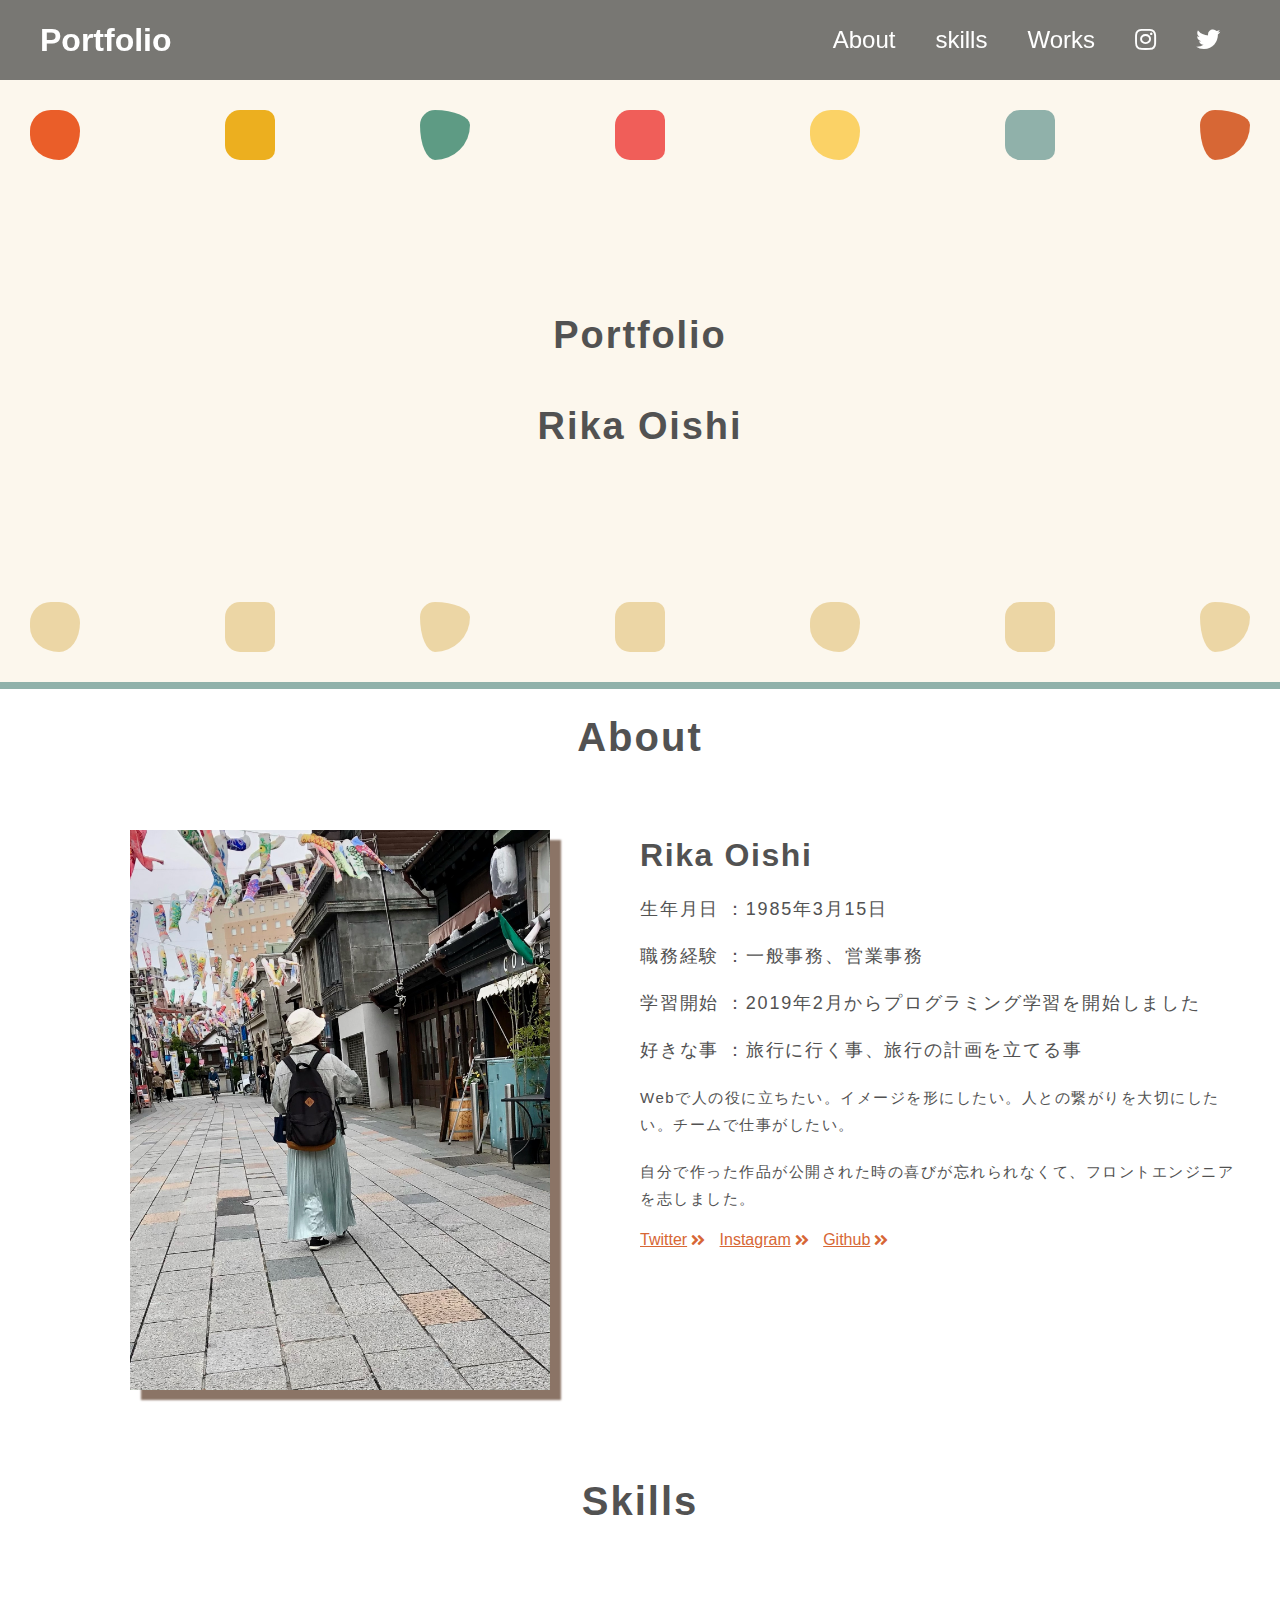
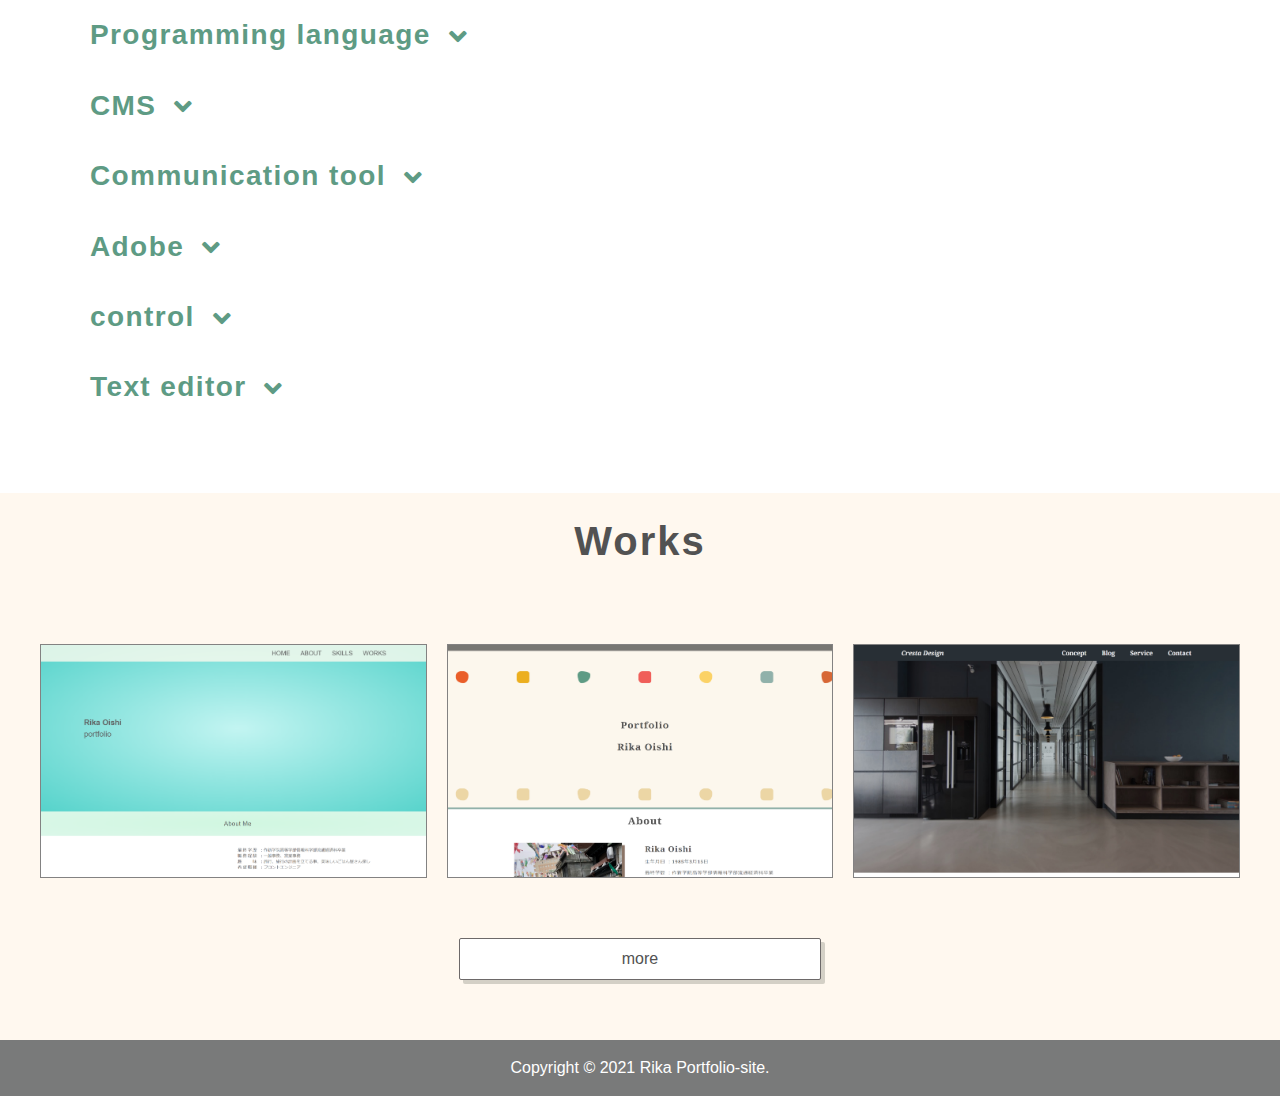
==== commit 3f074e35: "skille スペル修正" ====
--- a/index.html
+++ b/index.html
@@ -4,7 +4,7 @@
 <head>
     <meta charset="UTF-8">
     <title>Portfolio-site</title>
-    <meta name="description" content="Rika OishiのPortfolioサイトです">
+    <meta name="description" content="Rika OishiのPortfolioサイトです。2020年に制作してから約1年が立ちました。夢を叶えるために、就職活動に向けて新たなポートフォリオサイトを制作しました。">
     <meta name="author" content="Rika Oishi">
     <meta name="viewport" content="width=device-width, initial-scale=1.0">
     <link href="https://use.fontawesome.com/releases/v5.6.1/css/all.css" rel="stylesheet">
@@ -27,7 +27,7 @@
                 <i class="fas fa-times"></i>
                 <ul class="nev-list">
                     <li><a href="index.html#about">About</a></li>
-                    <li><a href="index.html#skile">Skile</a></li>
+                    <li><a href="index.html#skills">skills</a></li>
                     <li><a href="index.html#works">Works</a></li>
                     <li><a href="https://www.instagram.com/rika.ri/?hl=ja" target="_blank"><i
                                 class="fab fa-instagram"></i></a></li>
@@ -38,7 +38,7 @@
             <nav class="header-nav-pc">
                 <ul class="nev-list">
                     <li><a href="index.html#about">About</a></li>
-                    <li><a href="index.html#skile">Skile</a></li>
+                    <li><a href="index.html#skills">skills</a></li>
                     <li><a href="index.html#works">Works</a></li>
                     <li><a href="https://www.instagram.com/rika.ri/?hl=ja" target="_blank"><i
                                 class="fab fa-instagram"></i></a></li>
@@ -115,9 +115,9 @@
             </div><!-- inner -->
         </section><!-- about-wrapper -->
 
-        <section class="skile-wrapper" id="skile">
+        <section class="skile-wrapper" id="skills">
             <div class="inner">
-                <h2 class="main-ttl">Skile</i></h3>
+                <h2 class="main-ttl">Skills</i></h3>
                     　　　　　　　　　
                     <!-- Programming language -->
                     <h2 class="main-sub-ttl skile-ttl">Programming language<i class="fas fa-angle-down"></i></h2>
@@ -129,9 +129,9 @@
                                 ヒューマンアカデミーWebデザインコース、ドットインストール、Progateで習得しました。</p>
                             <p class="main-text">
                                 最近では、自分の中のマークアップ、コーディングのルールやこだわりが定着してきました。<br>効率が良くなってきたと感じています。
-                                エラー時や、styleがあたっていない時など割とスムーズに修正も出来るようになってきました。
+                                エラーが出てしまった時や、styleがあたっていない時でも原因を見つけ、時間をかけずに解決する力が付いてきたと感じています。
                                 また、検証ツールを使いながら効率的なコーディングが出来ます。</p>
-                            <p class="main-text">とわいえ、さらに努力が必要だと感じています。</p>
+                            <p class="main-text">今後、更なる経験値を上げていきたいと思っています。</p>
                             </p>
                             <div class="rebel-icon">
                                 <i class="fab fa-diaspora"></i>
@@ -148,7 +148,7 @@
                                 Progate、YouTubeで習得しました。Sassを使ったコーディングが出来ます。</p>
                             <p class="main-text">
                                 mixinを有効的に使ったコーディングを心がけています。
-                                ようやく、エラーが発生しても問題点を見つけることに抵抗がなくなってきました。まだ、引数が難しいと感じていて使いこなせていません。今後、引数を使う事も意識していきたいと思っています。</p>
+                                最近では、エラーが発生しても問題点を見つけることに抵抗がなくなってきました。まだ、引数が難しいと感じていて使いこなせていません。今後、引数を使う事も意識していきたいと思っています。</p>
                             </p>
                             <div class="rebel-icon">
                                 <i class="fab fa-diaspora"></i>
@@ -161,7 +161,7 @@
 
                         <li class="skile-list">
                             <h4 class="list-ttl">jquery</h4>
-                            <p class="main-text">Progateで学習経験があります。過去に学習したコードを見ながらや、ググりながら出来る程度です。<br>
+                            <p class="main-text">Progateで学習経験があります。過去に学習したコードを見ながら、もしくは、ググりながら出来る程度です。<br>
                                 jqueryをしばらく使っていなかった為忘れてしまっている所があります。Progateやドットインストールでもう一度学習をしなおすべきだと感じています。</p>
                             <div class="rebel-icon">
                                 <i class="fab fa-diaspora"></i>
@@ -174,7 +174,7 @@
 
                         <li class="skile-list">
                             <h4 class="list-ttl">JavaScript</h4>
-                            <p class="main-text">Progateで学習経験があります。過去に学習したコードを見ながらや、ググりながら出来る程度です。<br>
+                            <p class="main-text">Progateで学習経験があります。過去に学習したコードを見ながら、もしくは、ググりながら出来る程度です。<br>
                                 JavaScriptをしばらく使っていなかった為忘れてしまっている所があります。Progateやドットインストールでもう一度学習をしなおすべきだと感じています。</p>
                             <div class="rebel-icon">
                                 <i class="fab fa-diaspora"></i>
@@ -398,7 +398,6 @@
                         </div>
                     </a><!-- img-filter -->
 
-
                     <a class="img-filter" href="portfolio-2021.html">
                         <img src="imge/portoforio2021-img.png">
                         <!-- <img src="imge/portoforio01-img.png"> -->
--- a/style.css
+++ b/style.css
@@ -221,6 +221,9 @@
     height: 80px;
     line-height: 80px;
   }
+  .header .header-nav-pc .nev-list li a:hover {
+    color: #5e9b84;
+  }
 }
 
 @media screen and (min-width: 1200px) {
@@ -1016,6 +1019,7 @@
 
 main .bk .inner .portfolio-wrapper .portfolio-sec .portfolio-img img {
   width: 100%;
+  border: 1px solid #838282;
 }
 
 main .bk .inner .portfolio-wrapper .portfolio-sec .portfolio-text {
@@ -1120,7 +1124,14 @@
   flex-direction: column;
 }
 
-main .bk .inner .portfolio-wrapper .portfolio-sec .portfolio-text .link-text a:first-child {
+main .bk .inner .portfolio-wrapper .portfolio-sec .portfolio-text .link-text .link_flex {
+  display: flex;
+  align-items: center;
+  margin: 0 0 13px 13px;
+  font-size: 1.4rem;
+}
+
+main .bk .inner .portfolio-wrapper .portfolio-sec .portfolio-text .link-text .link_flex a:first-child {
   margin-bottom: 10px;
 }
 
@@ -1198,9 +1209,8 @@
 .page-link li {
   width: 95px;
   border: 1px solid #6d6969;
-  line-height: 32px;
-  text-align: center;
-  width: 95px;
+  line-height: 35px;
+  text-align: center;
 }
 
 .page-link li .fa-angle-double-left {
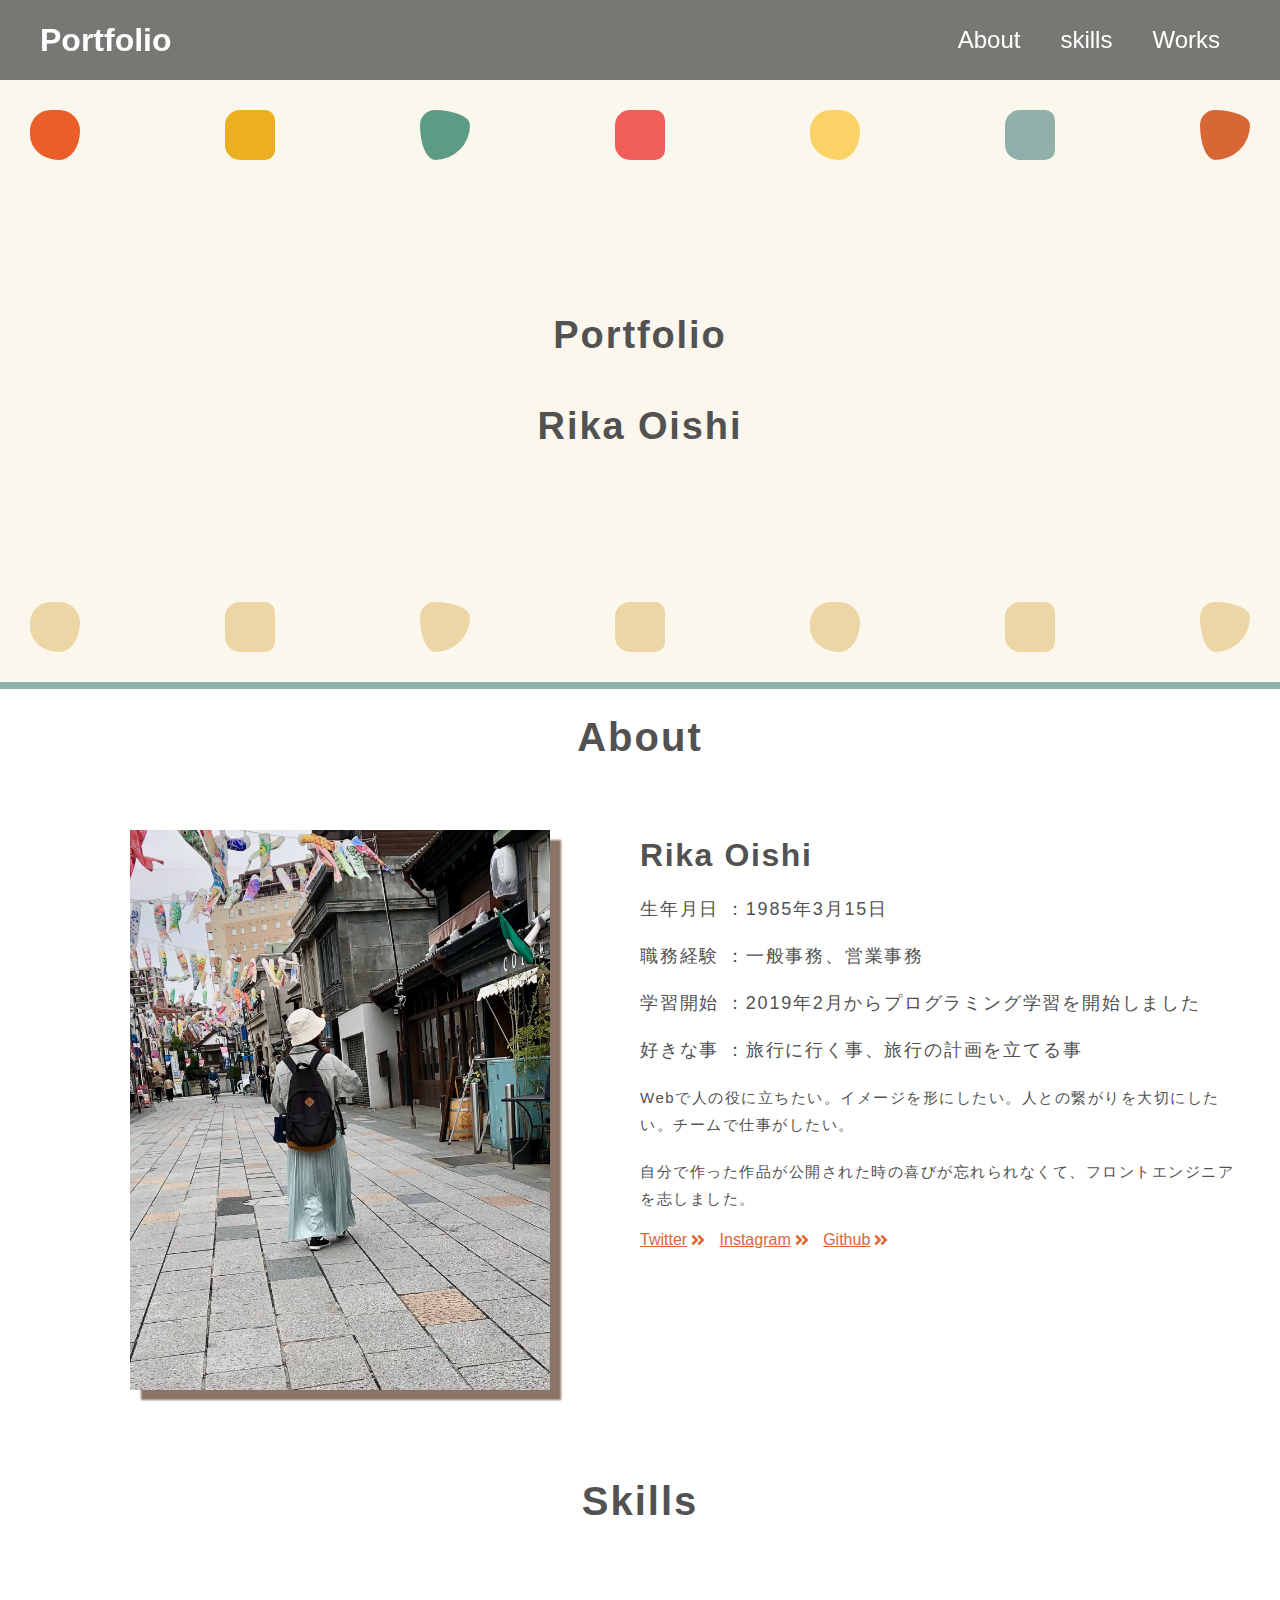
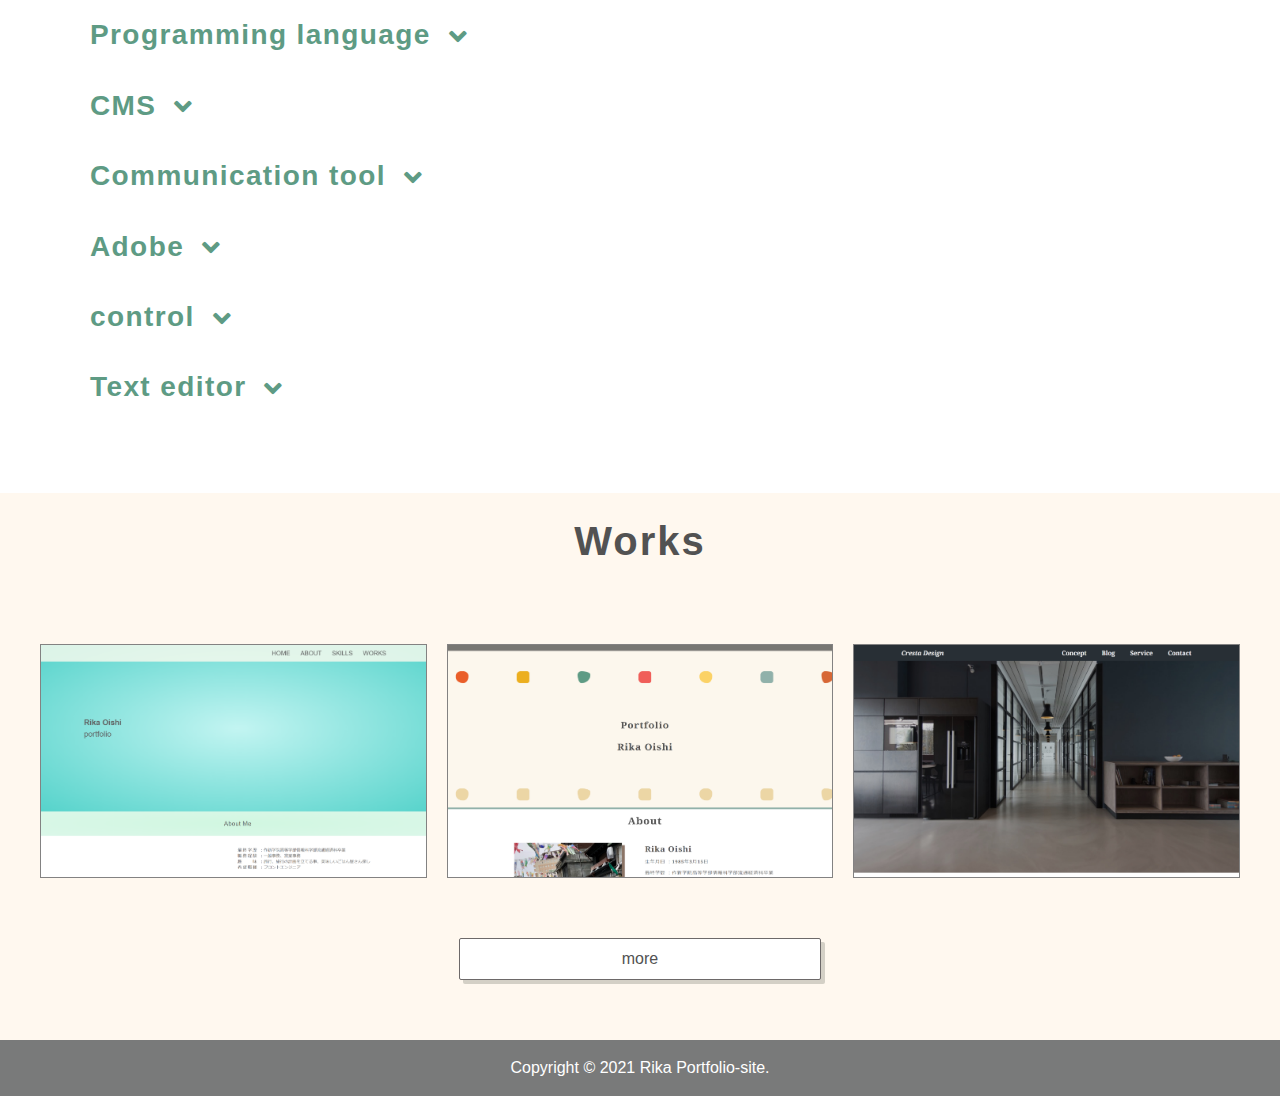
==== commit 31074908: "headerメニューの表記を修正" ====
--- a/index.html
+++ b/index.html
@@ -29,9 +29,9 @@
                     <li><a href="index.html#about">About</a></li>
                     <li><a href="index.html#skills">skills</a></li>
                     <li><a href="index.html#works">Works</a></li>
-                    <li><a href="https://www.instagram.com/rika.ri/?hl=ja" target="_blank"><i
+                    <!-- <li><a href="https://www.instagram.com/rika.ri/?hl=ja" target="_blank"><i
                                 class="fab fa-instagram"></i></a></li>
-                    <li><a href="https://twitter.com/ri_ri0315" target="_blank"><i class="fab fa-twitter"></i></a></li>
+                    <li><a href="https://twitter.com/ri_ri0315" target="_blank"><i class="fab fa-twitter"></i></a></li> -->
                 </ul>
             </nav><!-- header-nav-sp -->
 
@@ -40,9 +40,9 @@
                     <li><a href="index.html#about">About</a></li>
                     <li><a href="index.html#skills">skills</a></li>
                     <li><a href="index.html#works">Works</a></li>
-                    <li><a href="https://www.instagram.com/rika.ri/?hl=ja" target="_blank"><i
+                    <!-- <li><a href="https://www.instagram.com/rika.ri/?hl=ja" target="_blank"><i
                                 class="fab fa-instagram"></i></a></li>
-                    <li><a href="https://twitter.com/ri_ri0315" target="_blank"><i class="fab fa-twitter"></i></a></li>
+                    <li><a href="https://twitter.com/ri_ri0315" target="_blank"><i class="fab fa-twitter"></i></a></li> -->
                 </ul>
             </nav><!-- header-nav-pc -->
         </div><!-- "pc-inner -->
@@ -82,7 +82,7 @@
                 <h3 class="main-ttl">About</i></h3>
                 <div class="about-sec">
                     <div class="about-imge">
-                        <img src="./imge/rikaoishi-img.jpeg">
+                        <img src="./imge/rikaoishi-img.jpeg" alt="Rika Oishiの画像">
                     </div><!-- about-imge -->
                     <div class="profile">
                         <h3 class="main-sub-ttl">Rika Oishi</h3>
@@ -391,7 +391,7 @@
                 <div class="works-img">
 
                     <a class="img-filter" href="portfolio-2020.html">
-                        <img src="imge/portoforio01-img.png">
+                        <img src="imge/portoforio01-img.png"　alt="portoforio-2020のホーム画像">
                         <!-- <img src="imge/portoforio01-img.png"> -->
                         <div class="img-mask">
                             <div class="img-cap">portoforio-2020</div>
@@ -399,7 +399,7 @@
                     </a><!-- img-filter -->
 
                     <a class="img-filter" href="portfolio-2021.html">
-                        <img src="imge/portoforio2021-img.png">
+                        <img src="imge/portoforio2021-img.png" alt="portoforio-2021のホーム画像">
                         <!-- <img src="imge/portoforio01-img.png"> -->
                         <div class="img-mask">
                             <div class="img-cap">portoforio-2021</div>
@@ -407,7 +407,7 @@
                     </a><!-- img-filter -->
 
                     <a class="img-filter" href="kurisuta.html">
-                        <img src="imge/kurisuta-img.png">
+                        <img src="imge/kurisuta-img.png" alt="kurisutaのホーム画像">
                         <!-- <img src="imge/portoforio01-img.png"> -->
                         <div class="img-mask">
                             <div class="img-cap">kurisuta</div>
--- a/style.css
+++ b/style.css
@@ -1,3 +1,16 @@
+@charset "UTF-8";
+/*!
+Theme Name: Rika Oishi
+Author: Rika Oishi
+Author URI: rikaportfoliosite.com
+Description: Rika OishiのPortfolioサイトです。2020年に制作してから約1年が立ちました。夢を叶えるために、就職活動に向けて新たなポートフォリオサイトを制作しました。
+Version: 1.0
+License: GNU General Public License v2 or later
+License URI: http://www.rikaportfoliosite.com
+Tags: white, blue, light, two-columns, right-sidebar, fixed-layout, responsive-layout
+Text Domain:  portfolio
+
+*/
 /*
 html5doctor.com Reset Stylesheet
 v1.6.1
@@ -1218,6 +1231,11 @@
   padding-right: 4px;
 }
 
+.page-link li .fa-angle-double-right {
+  vertical-align: middle;
+  padding-left: 4px;
+}
+
 .page-link li a {
   text-decoration: none;
   display: inline-block;
@@ -1226,11 +1244,6 @@
   width: 100%;
 }
 
-.page-link li a .fa-angle-double-left {
-  vertical-align: middle;
-  padding-right: 4px;
-}
-
 .page-link .junp:hover {
   background-color: #e1d7ce;
   opacity: 0.7;
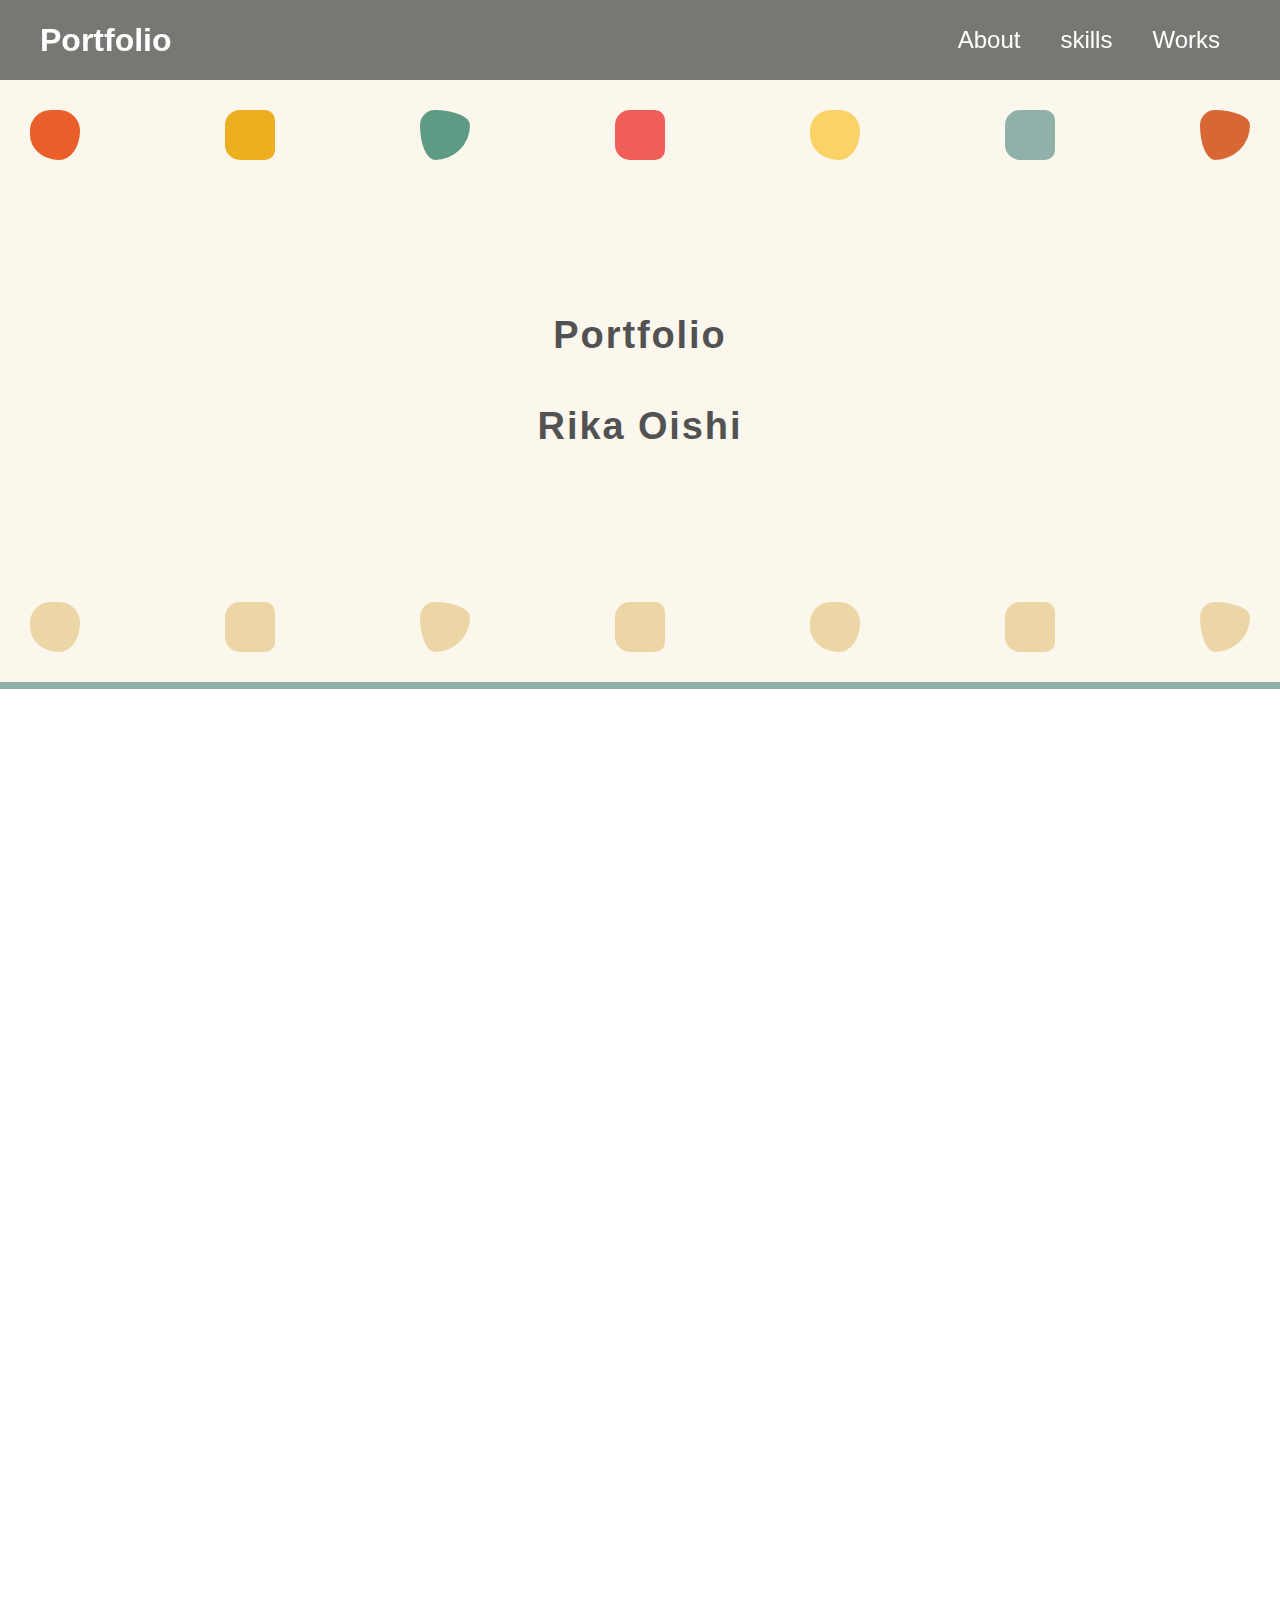
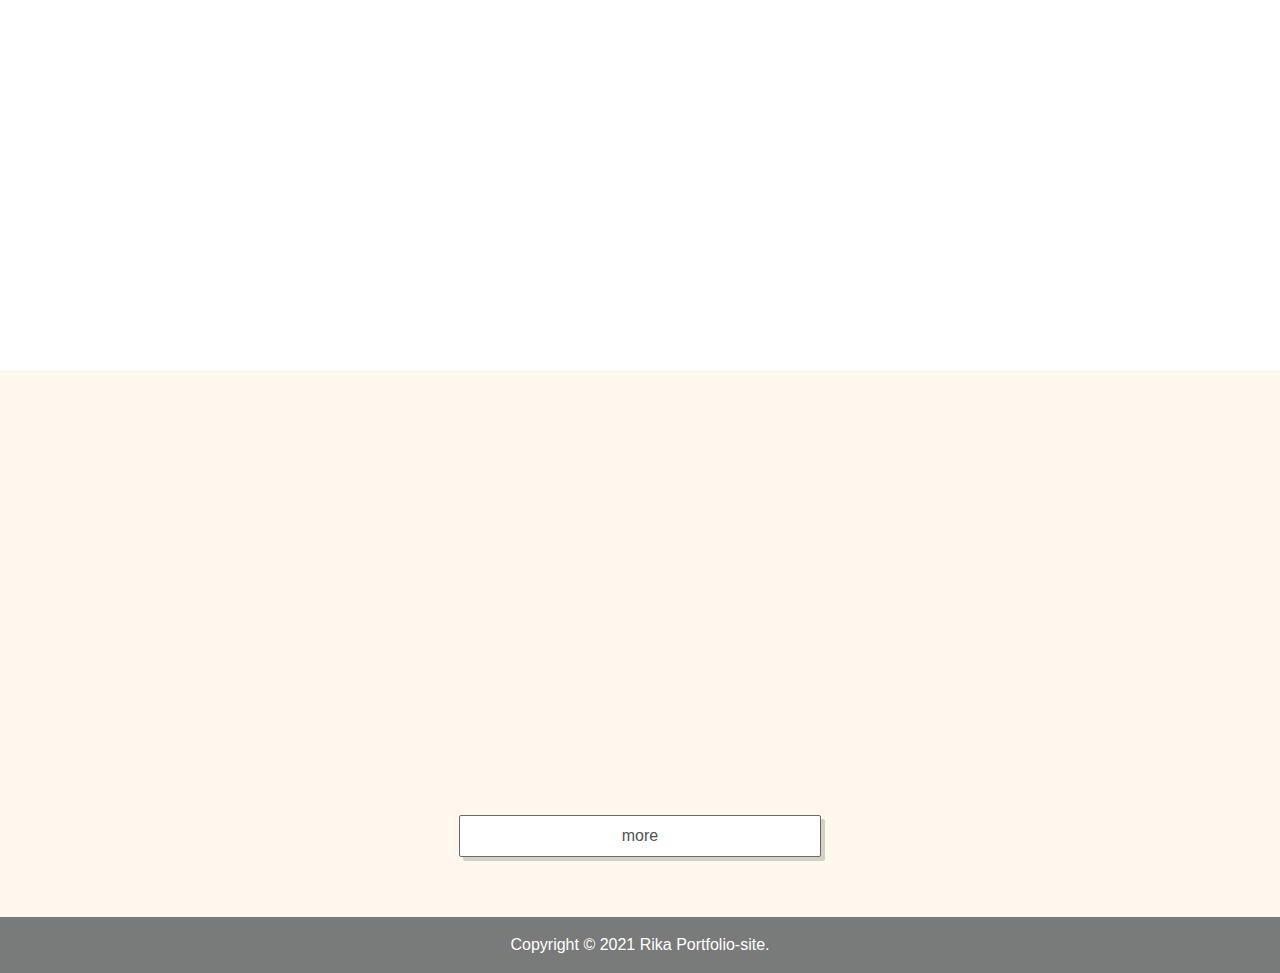
==== commit 18eb0d6b: "scroll時ふわっと、clickイベント js修正" ====
--- a/index.html
+++ b/index.html
@@ -79,12 +79,12 @@
 
         <section class="about-wrapper" id="about">
             <div class="inner">
-                <h3 class="main-ttl">About</i></h3>
+                <h3 class="main-ttl fadein">About</i></h3>
                 <div class="about-sec">
-                    <div class="about-imge">
+                    <div class="about-imge fadein">
                         <img src="./imge/rikaoishi-img.jpeg" alt="Rika Oishiの画像">
                     </div><!-- about-imge -->
-                    <div class="profile">
+                    <div class="profile fadein">
                         <h3 class="main-sub-ttl">Rika Oishi</h3>
 
                         <dl class="profile-list">
@@ -102,7 +102,7 @@
                             Webで人の役に立ちたい。イメージを形にしたい。人との繋がりを大切にしたい。チームで仕事がしたい。</p>
                         <p class="profile-text">自分で作った作品が公開された時の喜びが忘れられなくて、フロントエンジニアを志しました。</p>
 
-                        <div class="link-text">
+                        <div class="link-text fadein">
                             <a href="https://twitter.com/ri_ri0315" target="_blank">Twitter<i
                                     class="fas fa-angle-double-right"></i></a>
                             <a href="https://www.instagram.com/rika.ri/?hl=ja" target="_blank">Instagram<i
@@ -117,12 +117,12 @@
 
         <section class="skile-wrapper" id="skills">
             <div class="inner">
-                <h2 class="main-ttl">Skills</i></h3>
+                <h2 class="main-ttl fadein">Skills</i></h3>
                     　　　　　　　　　
                     <!-- Programming language -->
-                    <h2 class="main-sub-ttl skile-ttl">Programming language<i class="fas fa-angle-down"></i></h2>
-
-                    <ul>
+                    
+                    <ul class="skile-sec">
+                        <h2 class="main-sub-ttl skile-ttl fadein">Programming language<span class="span"><i class="fas fa-angle-down"></i></span></h2>
                         <li class="skile-list">
                             <h4 class="list-ttl">HTML5/CSS3</h4>
                             <p class="main-text">基本的なコーディング、レシポンシブコーディングが出来ます。
@@ -132,7 +132,6 @@
                                 エラーが出てしまった時や、styleがあたっていない時でも原因を見つけ、時間をかけずに解決する力が付いてきたと感じています。
                                 また、検証ツールを使いながら効率的なコーディングが出来ます。</p>
                             <p class="main-text">今後、更なる経験値を上げていきたいと思っています。</p>
-                            </p>
                             <div class="rebel-icon">
                                 <i class="fab fa-diaspora"></i>
                                 <i class="fab fa-diaspora"></i>
@@ -149,7 +148,6 @@
                             <p class="main-text">
                                 mixinを有効的に使ったコーディングを心がけています。
                                 最近では、エラーが発生しても問題点を見つけることに抵抗がなくなってきました。まだ、引数が難しいと感じていて使いこなせていません。今後、引数を使う事も意識していきたいと思っています。</p>
-                            </p>
                             <div class="rebel-icon">
                                 <i class="fab fa-diaspora"></i>
                                 <i class="fab fa-diaspora"></i>
@@ -199,10 +197,10 @@
                     </ul>
 
                     <!-- CMS -->
-                    <h2 class="main-sub-ttl skile-ttl">CMS<i class="fas fa-angle-down"></i></h2>
-
-                    <ul>
-                        <li class="skile-list">
+                    
+                    <ul class="skile-sec">
+                        <h2 class="main-sub-ttl skile-ttl fadein">CMS<span class="span"><i class="fas fa-angle-down"></i></span></h2>
+                        <li class="skile-list answer">
                             <h4 class="list-ttl">Word Press</h4>
                             <p class="main-text">
                                 ヒューマンアカデミーWebデザインコースでの学習経験があります。サーバーにWordPressを取得、HTMLからPHPへの変換、サーバーへアップロードするまでの基本的な構築が出来ます。PHPの技術が不足しているところはプラグインを活用し、柔軟に構築を行います。</p>
@@ -224,9 +222,9 @@
                     </ul>
 
                     <!-- コミュニケーションツール -->
-                    <h2 class="main-sub-ttl skile-ttl">Communication tool<i class="fas fa-angle-down"></i></h2>
-
-                    <ul>
+                    
+                    <ul class="skile-sec">
+                        <h2 class="main-sub-ttl skile-ttl fadein">Communication tool<span class="span"><i class="fas fa-angle-down"></i></span></h2>
                         <li class="skile-list">
                             <h4 class="list-ttl">zoom</h4>
                             <p class="main-text">
@@ -281,9 +279,9 @@
                     </ul>
 
                     <!-- Adobe  -->
-                    <h2 class="main-sub-ttl skile-ttl">Adobe<i class="fas fa-angle-down"></i></h2>
-
-                    <ul>
+                    
+                    <ul class="skile-sec">
+                        <h2 class="main-sub-ttl skile-ttl fadein">Adobe<span class="span"><i class="fas fa-angle-down"></i></span></h2>
                         <li class="skile-list">
                             <h4 class="list-ttl">Photoshop</h4>
                             <p class="main-text">ヒューマンアカデミーwebデザインコースで習得しました。基本的な操作が可能なレベルです。</p>
@@ -323,8 +321,9 @@
                     </ul>
 
                     <!-- バージョン管理システム -->
-                    <h2 class="main-sub-ttl skile-ttl">control<i class="fas fa-angle-down"></i></h2>
-                    <ul>
+
+                    <ul class="skile-sec">
+                        <h2 class="main-sub-ttl skile-ttl fadein">control<span class="span"><i class="fas fa-angle-down"></i></span></h2>
                         <li class="skile-list">
                             <h4 class="list-ttl">GitHub</h4>
                             <p class="main-text">Web制作会社が主催する、オンラインのGit,GitHub勉強会へ参加して習得しました。</p>
@@ -367,8 +366,9 @@
                     </ul>
 
                     <!-- エディター -->
-                    <h2 class="main-sub-ttl skile-ttl">Text editor<i class="fas fa-angle-down"></i></h2>
-                    <ul>
+                    
+                    <ul class="skile-sec">
+                        <h2 class="main-sub-ttl skile-ttl fadein">Text editor<span class="span"><i class="fas fa-angle-down"></i></span></h2>
                         <li class="skile-list">
                             <h4 class="list-ttl">Visual Studio Code（VSCode）</h4>
                             <p class="main-text">現在VSコードを使用しています。Dreamweaver、brackets、Atom は、使用した経験があります。</p>
@@ -386,11 +386,11 @@
 
         <section class="works-wrapper" id="works">
             <div class="inner">
-                <h2 class="main-ttl">Works</h2>
+                <h2 class="main-ttl fadein">Works</h2>
 
                 <div class="works-img">
 
-                    <a class="img-filter" href="portfolio-2020.html">
+                    <a class="img-filter fadein" href="portfolio-2020.html">
                         <img src="imge/portoforio01-img.png"　alt="portoforio-2020のホーム画像">
                         <!-- <img src="imge/portoforio01-img.png"> -->
                         <div class="img-mask">
@@ -398,7 +398,7 @@
                         </div>
                     </a><!-- img-filter -->
 
-                    <a class="img-filter" href="portfolio-2021.html">
+                    <a class="img-filter fadein" href="portfolio-2021.html">
                         <img src="imge/portoforio2021-img.png" alt="portoforio-2021のホーム画像">
                         <!-- <img src="imge/portoforio01-img.png"> -->
                         <div class="img-mask">
@@ -406,7 +406,7 @@
                         </div>
                     </a><!-- img-filter -->
 
-                    <a class="img-filter" href="kurisuta.html">
+                    <a class="img-filter fadein" href="kurisuta.html">
                         <img src="imge/kurisuta-img.png" alt="kurisutaのホーム画像">
                         <!-- <img src="imge/portoforio01-img.png"> -->
                         <div class="img-mask">
--- a/style.css
+++ b/style.css
@@ -452,6 +452,18 @@
   }
 }
 
+.fadein {
+  opacity: 0;
+  transform: translate(0, 80px);
+  transition: all 800ms;
+}
+
+.fadein.scrollin {
+  opacity: 1;
+  transform: translate(0, 0);
+  transition: 1.2s;
+}
+
 .about-wrapper {
   max-width: 100%;
 }
@@ -639,12 +651,15 @@
   margin-bottom: 14px;
   transition: .2s;
   color: #5e9b84;
-}
-
-.skile-wrapper .inner .main-sub-ttl .fa-angle-down {
+  height: 3.0rem;
+  line-height: 3.0rem;
+}
+
+.skile-wrapper .inner .main-sub-ttl .span {
   margin-left: 18px;
-  font-size: 20px;
-  vertical-align: middle;
+  font-size: 2.0rem;
+  height: 3.0rem;
+  line-height: 3.0rem;
 }
 
 .skile-wrapper .inner .main-sub-ttl:hover {
@@ -655,13 +670,13 @@
 .skile-wrapper .inner ul {
   list-style-type: none;
   text-align: left;
-  display: none;
 }
 
 .skile-wrapper .inner ul .skile-list {
   border-bottom: 1px solid #6d6969;
   padding-bottom: 10px;
   margin-bottom: 30px;
+  display: none;
 }
 
 .skile-wrapper .inner ul .skile-list .list-ttl {
@@ -690,6 +705,10 @@
 
 .skile-wrapper .inner ul .skile-list .rebel-icon .diaspora-row {
   opacity: 0.4;
+}
+
+.skile-wrapper .inner ul .open {
+  display: block;
 }
 
 @media screen and (min-width: 900px) {
@@ -714,12 +733,9 @@
     margin-bottom: 20px;
     transition: .2s;
   }
-  .skile-wrapper .inner .main-sub-ttl .fa-angle-down {
-    font-size: 28x;
-  }
-  .skile-wrapper .inner .main-sub-ttl .fa-angle-down {
+  .skile-wrapper .inner .main-sub-ttl .span {
     margin-left: 18px;
-    font-size: 28px;
+    font-size: 2.8rem;
   }
 }
 
